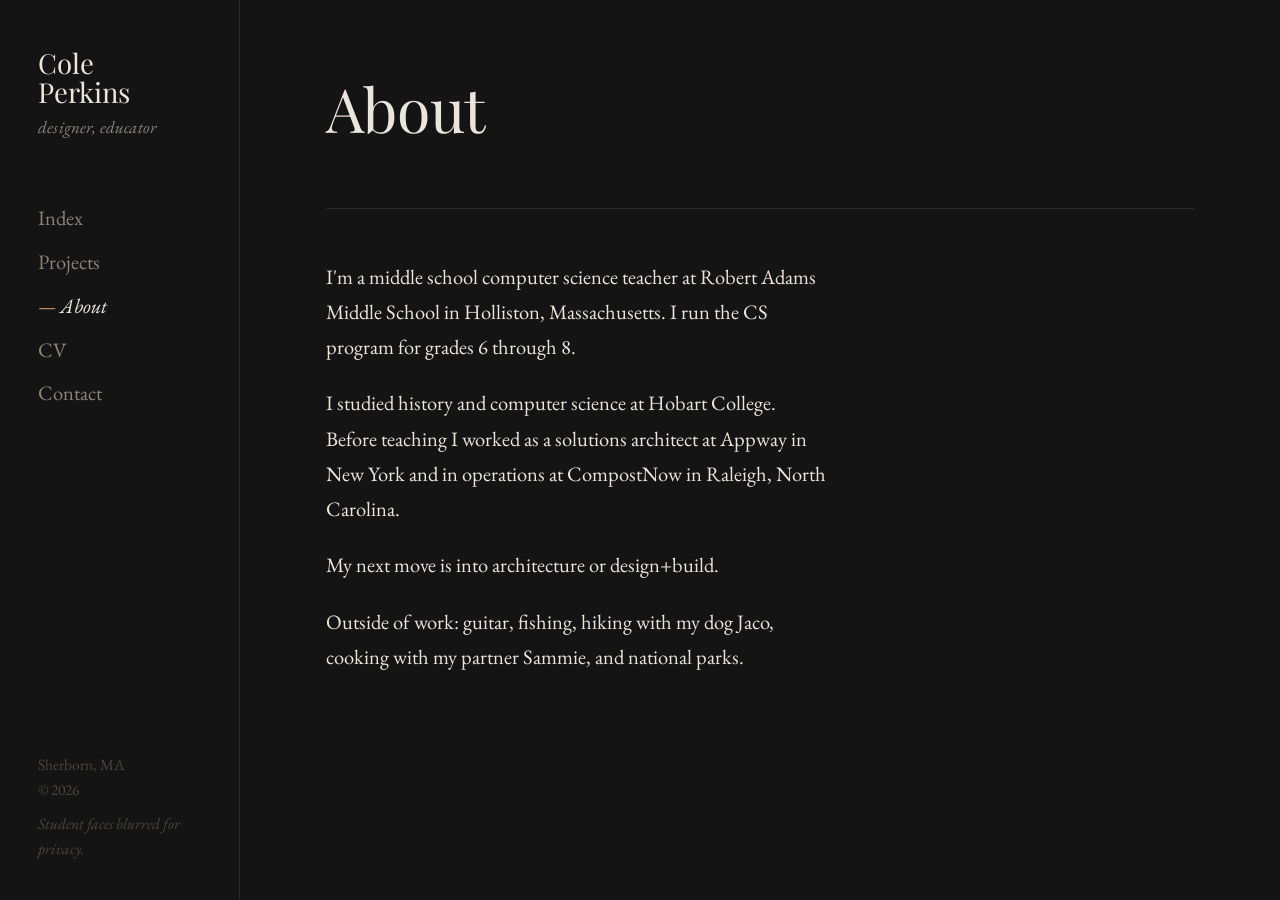
==== about.html @ 37935876 "Rename Work to Projects, reorder project list Renamed the nav link, page title, breadcrumbs, and hea" ====
<!DOCTYPE html>
<html lang="en">
<head>
  <meta charset="UTF-8">
  <meta name="viewport" content="width=device-width, initial-scale=1.0">
  <title>About — Cole Perkins</title>
  <link rel="preconnect" href="https://fonts.googleapis.com">
  <link rel="preconnect" href="https://fonts.gstatic.com" crossorigin>
  <link href="https://fonts.googleapis.com/css2?family=Playfair+Display:ital,wght@0,400;0,700;1,400;1,700&family=EB+Garamond:ital,wght@0,400;0,500;1,400;1,500&display=swap" rel="stylesheet">
  <link rel="stylesheet" href="style.css">
</head>
<body class="layout">

  <button class="menu-toggle" aria-label="Menu" onclick="document.querySelector('aside.sidebar').classList.toggle('open')">menu</button>

  <aside class="sidebar">
    <div class="brand">
      <a href="index.html" style="color:inherit;">
        <div class="brand-name">Cole<br>Perkins</div>
        <div class="brand-tagline">designer, educator</div>
      </a>
    </div>
    <nav>
      <a href="index.html">Index</a>
      <a href="portfolio.html">Projects</a>
      <a href="about.html" class="active">About</a>
      <a href="cv.html">CV</a>
      <a href="contact.html">Contact</a>
    </nav>
    <div class="sidebar-footer">
      Sherborn, MA<br>
      &copy; 2026
      <span class="privacy">Student faces blurred for privacy.</span>
    </div>
  </aside>

  <main>

    <section class="hero">
      <h1>About</h1>
    </section>

    <section>
      <div class="prose">
        <p>I'm a middle school computer science teacher at Robert Adams Middle School in Holliston, Massachusetts. I run the CS program for grades 6 through 8.</p>

        <p>I studied history and computer science at Hobart College. Before teaching I worked as a solutions architect at Appway in New York and in operations at CompostNow in Raleigh, North Carolina.</p>

        <p>My next move is into architecture or design+build.</p>

        <p>Outside of work: guitar, fishing, hiking with my dog Jaco, cooking with my partner Sammie, and national parks.</p>
      </div>
    </section>

  </main>

</body>
</html>
---- style.css ----
/* ===== Cole Perkins — auteur edition ===== */

*, *::before, *::after { box-sizing: border-box; margin: 0; padding: 0; }

:root {
  --display: "Playfair Display", Georgia, serif;
  --serif: "EB Garamond", "Cormorant Garamond", Georgia, serif;
  --bg: #141414;
  --bg-card: #1c1c1c;
  --text: #ebe6dc;
  --text-dim: #8a8579;
  --text-faint: #4a463f;
  --line: #2a2823;
  --accent: #c89a5b;
  --sidebar-w: 240px;
}

html { font-size: 19px; scroll-behavior: smooth; background: var(--bg); }

body {
  font-family: var(--serif);
  background: var(--bg);
  color: var(--text);
  line-height: 1.72;
  font-weight: 400;
  -webkit-font-smoothing: antialiased;
}

img { max-width: 100%; display: block; }

a { color: var(--text); text-decoration: none; transition: color .2s; }
a:hover { color: var(--accent); }

/* ---------- page transitions (Chrome/Safari) ---------- */
@view-transition { navigation: auto; }
::view-transition-old(root),
::view-transition-new(root) {
  animation-duration: .35s;
  animation-timing-function: ease;
}

/* ---------- typography ---------- */
h1, h2, h3, h4 {
  font-family: var(--display);
  font-weight: 400;
  line-height: 1.15;
  letter-spacing: -.005em;
}
h1 { font-size: 2.8rem; }
h2 { font-size: 1.9rem; margin-bottom: .6rem; }
h3 { font-size: 1.3rem; margin-bottom: .3rem; }

em, i, .italic { font-style: italic; }

p { font-size: 1.05rem; }
p + p { margin-top: 1.1rem; }
p.lede { font-style: italic; color: var(--text-dim); font-size: 1.15rem; max-width: 38ch; }

.dim { color: var(--text-dim); }
.faint { color: var(--text-faint); }
.small { font-size: .9rem; }
.tiny { font-size: .78rem; letter-spacing: .04em; }
.meta { font-size: .85rem; color: var(--text-dim); font-style: italic; }
.year { font-variant-numeric: tabular-nums; color: var(--text-faint); }

/* ---------- layout ---------- */
.layout {
  display: flex;
  min-height: 100vh;
}

aside.sidebar {
  position: fixed;
  top: 0;
  left: 0;
  width: var(--sidebar-w);
  height: 100vh;
  padding: 2.6rem 2rem 2rem;
  display: flex;
  flex-direction: column;
  border-right: 1px solid var(--line);
  background: var(--bg);
  z-index: 50;
}

.sidebar .brand {
  margin-bottom: 3rem;
}
.sidebar .brand-name {
  font-family: var(--display);
  font-size: 1.45rem;
  line-height: 1.05;
  margin-bottom: .3rem;
}
.sidebar .brand-tagline {
  font-style: italic;
  font-size: .9rem;
  color: var(--text-dim);
  letter-spacing: .01em;
}

.sidebar nav {
  display: flex;
  flex-direction: column;
  gap: .35rem;
}
.sidebar nav a {
  font-family: var(--serif);
  font-size: 1.08rem;
  color: var(--text-dim);
  padding: .05rem 0;
  position: relative;
}
.sidebar nav a:hover {
  color: var(--text);
}
.sidebar nav a.active {
  color: var(--text);
  font-style: italic;
}
.sidebar nav a.active::before {
  content: "—  ";
  color: var(--accent);
}

.sidebar .sidebar-footer {
  margin-top: auto;
  font-size: .82rem;
  color: var(--text-faint);
  line-height: 1.6;
}
.sidebar .sidebar-footer a { color: var(--text-faint); }
.sidebar .sidebar-footer a:hover { color: var(--text-dim); }

main {
  margin-left: var(--sidebar-w);
  width: calc(100% - var(--sidebar-w));
  padding: 4rem 4.5rem 5rem;
  max-width: calc(var(--sidebar-w) + 900px);
}

section { padding: 2.6rem 0; }
section.thick { padding: 4rem 0; }
section + section { border-top: 1px solid var(--line); }
section:first-of-type { padding-top: 0; }

/* ---------- hero ---------- */
.hero h1 { font-size: 3.2rem; margin-bottom: 1rem; line-height: 1.05; }
.hero .intro { max-width: 36ch; }
.hero .intro p { font-size: 1.1rem; }

/* ---------- work list (sparse) ---------- */
.work-list {
  border-top: 1px solid var(--line);
  margin-top: 1.5rem;
}
.work-list-item {
  display: grid;
  grid-template-columns: 1fr auto;
  gap: 1.4rem;
  align-items: baseline;
  padding: 1rem 0;
  border-bottom: 1px solid var(--line);
  font-family: var(--serif);
  color: var(--text);
  transition: padding .2s, color .2s;
}
.work-list-item:hover {
  padding-left: .5rem;
  color: var(--accent);
}
.work-list-item .year { font-variant-numeric: tabular-nums; color: var(--text-faint); font-size: .95rem; }
.work-list-item .title { font-size: 1.2rem; }
.work-list-item .descriptor { font-style: italic; color: var(--text-dim); font-size: .92rem; text-align: right; }

/* ---------- featured piece ---------- */
.feature {
  margin-bottom: 1rem;
}
.feature .feature-title {
  display: flex;
  align-items: baseline;
  gap: 1rem;
  margin-bottom: .8rem;
  flex-wrap: wrap;
}
.feature .feature-title h2 { margin-bottom: 0; }
.feature .feature-title .year { color: var(--text-faint); font-style: italic; }
.feature .feature-descriptor {
  font-style: italic;
  color: var(--text-dim);
  margin-bottom: 1.4rem;
}
.feature-media {
  margin: 1.6rem 0;
}
.feature-media img,
.feature-media video {
  width: 100%;
  border-radius: 2px;
  border: 1px solid var(--line);
  background: var(--bg-card);
}
.feature-media-grid {
  display: grid;
  grid-template-columns: 1fr 1fr;
  gap: .8rem;
  margin: 1.6rem 0;
}
.feature-media-grid img,
.feature-media-grid video {
  width: 100%;
  aspect-ratio: 4/3;
  object-fit: cover;
  border-radius: 2px;
  border: 1px solid var(--line);
}
.feature p { max-width: 56ch; }

.feature-links {
  margin-top: 1.4rem;
  display: flex;
  gap: 1.4rem;
  flex-wrap: wrap;
}
.feature-links a {
  font-style: italic;
  color: var(--text-dim);
  border-bottom: 1px solid var(--text-faint);
  padding-bottom: 1px;
}
.feature-links a:hover { color: var(--accent); border-color: var(--accent); }

/* ---------- breadcrumb (detail pages) ---------- */
.crumb {
  font-style: italic;
  font-size: .9rem;
  color: var(--text-faint);
  margin-bottom: 2rem;
}
.crumb a { color: var(--text-faint); border-bottom: 1px solid transparent; }
.crumb a:hover { color: var(--text-dim); }

/* ---------- about ---------- */
.prose { max-width: 56ch; }
.prose p { font-size: 1.08rem; }
.prose h2 { margin-top: 2rem; }

/* ---------- contact ---------- */
.contact-list {
  list-style: none;
  margin-top: 1.5rem;
  padding: 0;
}
.contact-list li {
  font-size: 1.05rem;
  padding: .4rem 0;
  display: grid;
  grid-template-columns: 6rem 1fr;
  align-items: baseline;
}
.contact-list li span.label {
  font-style: italic;
  color: var(--text-dim);
  font-size: .9rem;
}

/* ---------- CV ---------- */
.cv-entry { margin-bottom: 1.6rem; }
.cv-entry-line {
  display: grid;
  grid-template-columns: 1fr auto;
  align-items: baseline;
  gap: 1rem;
}
.cv-entry-line h3 {
  font-family: var(--display);
  font-size: 1.15rem;
  font-weight: 400;
}
.cv-entry-line .date {
  font-variant-numeric: tabular-nums;
  color: var(--text-faint);
  font-size: .9rem;
  white-space: nowrap;
}
.cv-entry .org {
  font-style: italic;
  font-size: .98rem;
  color: var(--text-dim);
  margin-bottom: .35rem;
}
.cv-entry ul {
  padding-left: 1.2rem;
  margin-top: .3rem;
}
.cv-entry li {
  font-size: .97rem;
  margin-bottom: .25rem;
}

.cv-section { margin-bottom: 2.6rem; }
.cv-section-title {
  font-family: var(--serif);
  font-style: italic;
  font-size: .95rem;
  color: var(--text-dim);
  border-bottom: 1px solid var(--line);
  padding-bottom: .35rem;
  margin-bottom: 1.2rem;
  letter-spacing: .03em;
}

/* ---------- topics grid (curriculum) ---------- */
.topics {
  display: grid;
  grid-template-columns: 1fr 1fr;
  gap: 1.8rem;
  margin: 1.4rem 0 2rem;
}
.topic {
  border-top: 1px solid var(--line);
  padding-top: 1rem;
}
.topic h3 {
  font-family: var(--display);
  font-size: 1.15rem;
  margin-bottom: .4rem;
}
.topic p { font-size: .97rem; color: var(--text-dim); }

/* ---------- inline tag (used sparingly) ---------- */
.tag {
  display: inline-block;
  font-style: italic;
  font-size: .85rem;
  color: var(--text-dim);
  margin-right: 1rem;
}
.tag::before { content: "·  "; color: var(--text-faint); }

/* ---------- footer (sidebar) ---------- */
.sidebar-footer .privacy {
  display: block;
  margin-top: .5rem;
  font-style: italic;
}

/* ---------- mobile ---------- */
.menu-toggle {
  display: none;
  position: fixed;
  top: 1rem;
  left: 1rem;
  z-index: 100;
  background: var(--bg);
  border: 1px solid var(--line);
  color: var(--text);
  padding: .4rem .8rem;
  font-family: var(--serif);
  font-style: italic;
  font-size: .95rem;
  cursor: pointer;
}

@media (max-width: 800px) {
  :root { --sidebar-w: 0px; }
  html { font-size: 17px; }
  aside.sidebar {
    transform: translateX(-100%);
    transition: transform .25s ease;
    width: 240px;
    z-index: 100;
  }
  aside.sidebar.open { transform: translateX(0); }
  main { margin-left: 0; width: 100%; padding: 4rem 1.6rem 4rem; }
  .menu-toggle { display: block; }
  .hero h1 { font-size: 2.4rem; }
  .work-list-item { grid-template-columns: 1fr; }
  .work-list-item .descriptor { display: none; }
  .feature-media-grid { grid-template-columns: 1fr; }
  .topics { grid-template-columns: 1fr; }
}

/* ---------- print ---------- */
@media print {
  aside.sidebar, .menu-toggle { display: none; }
  body { background: white; color: black; font-size: 11pt; }
  main { margin-left: 0; width: 100%; max-width: 100%; padding: 0; }
  a { color: black; text-decoration: none; }
}
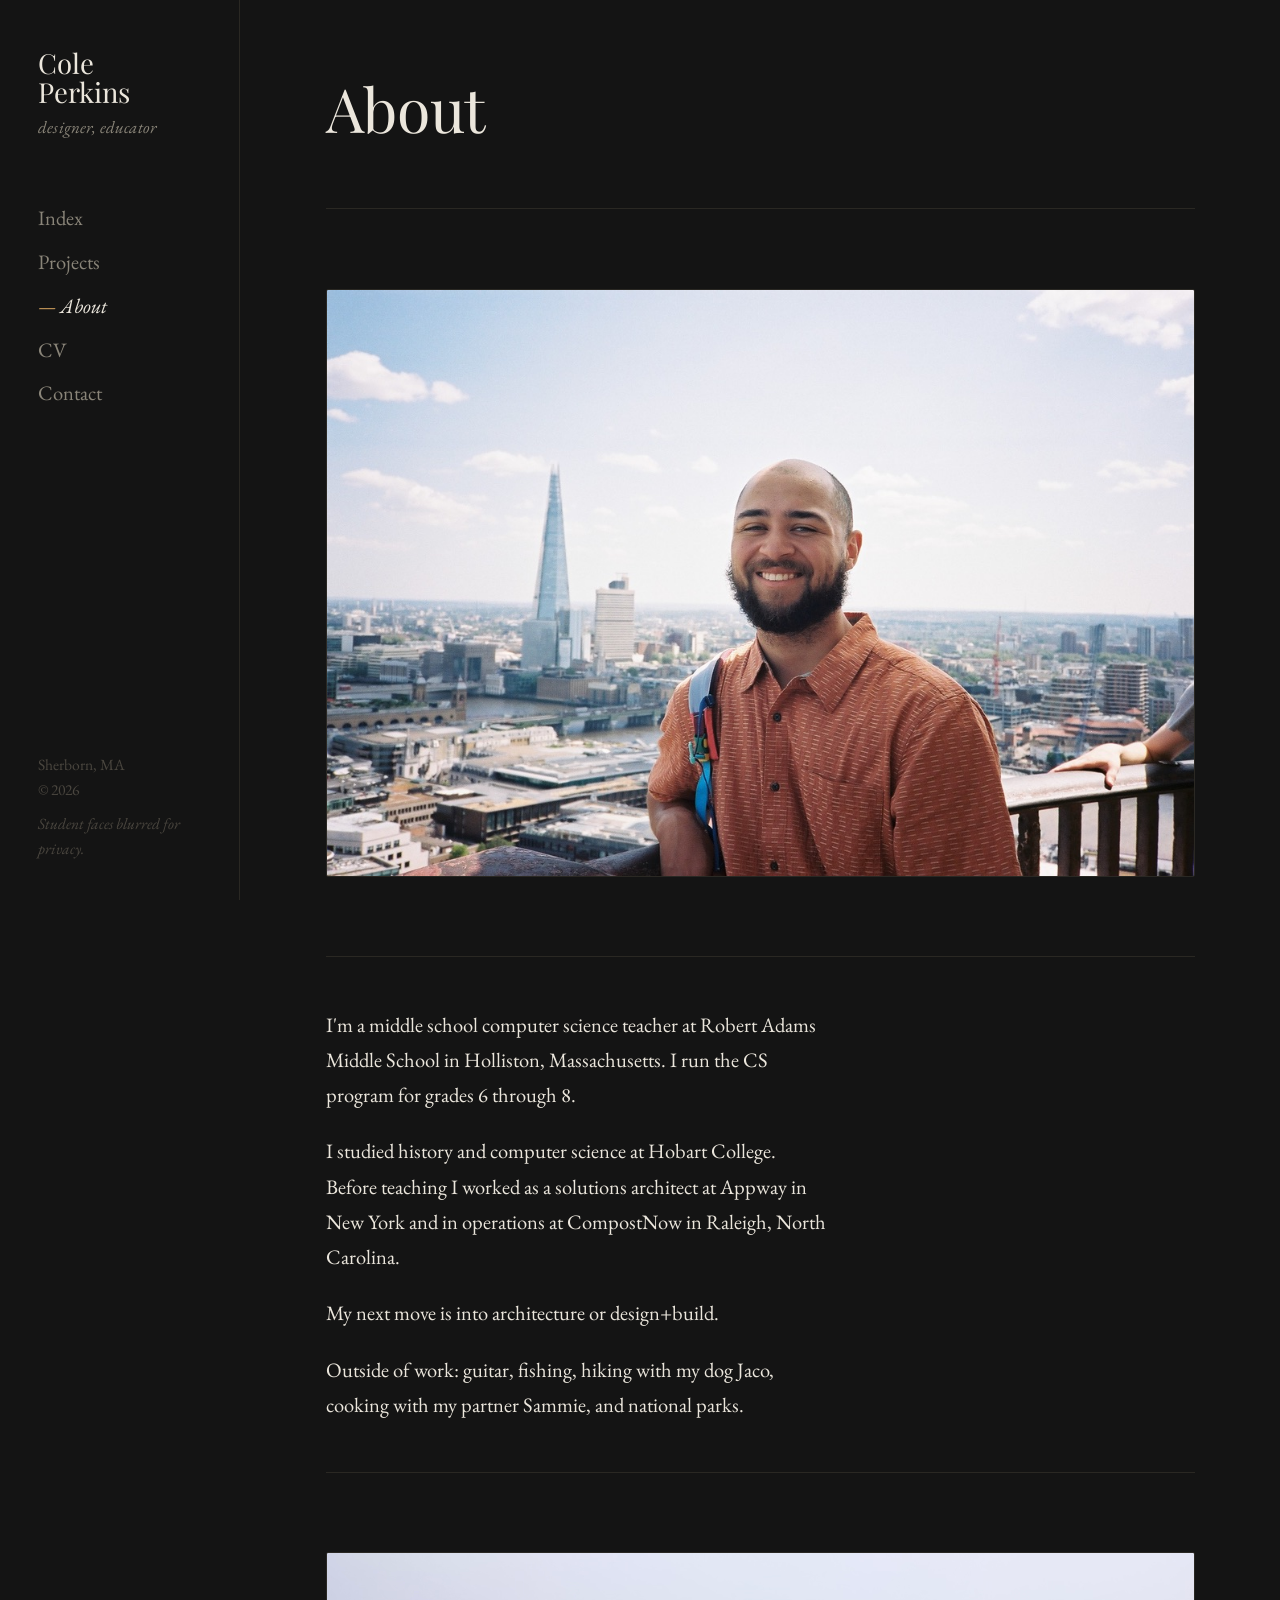
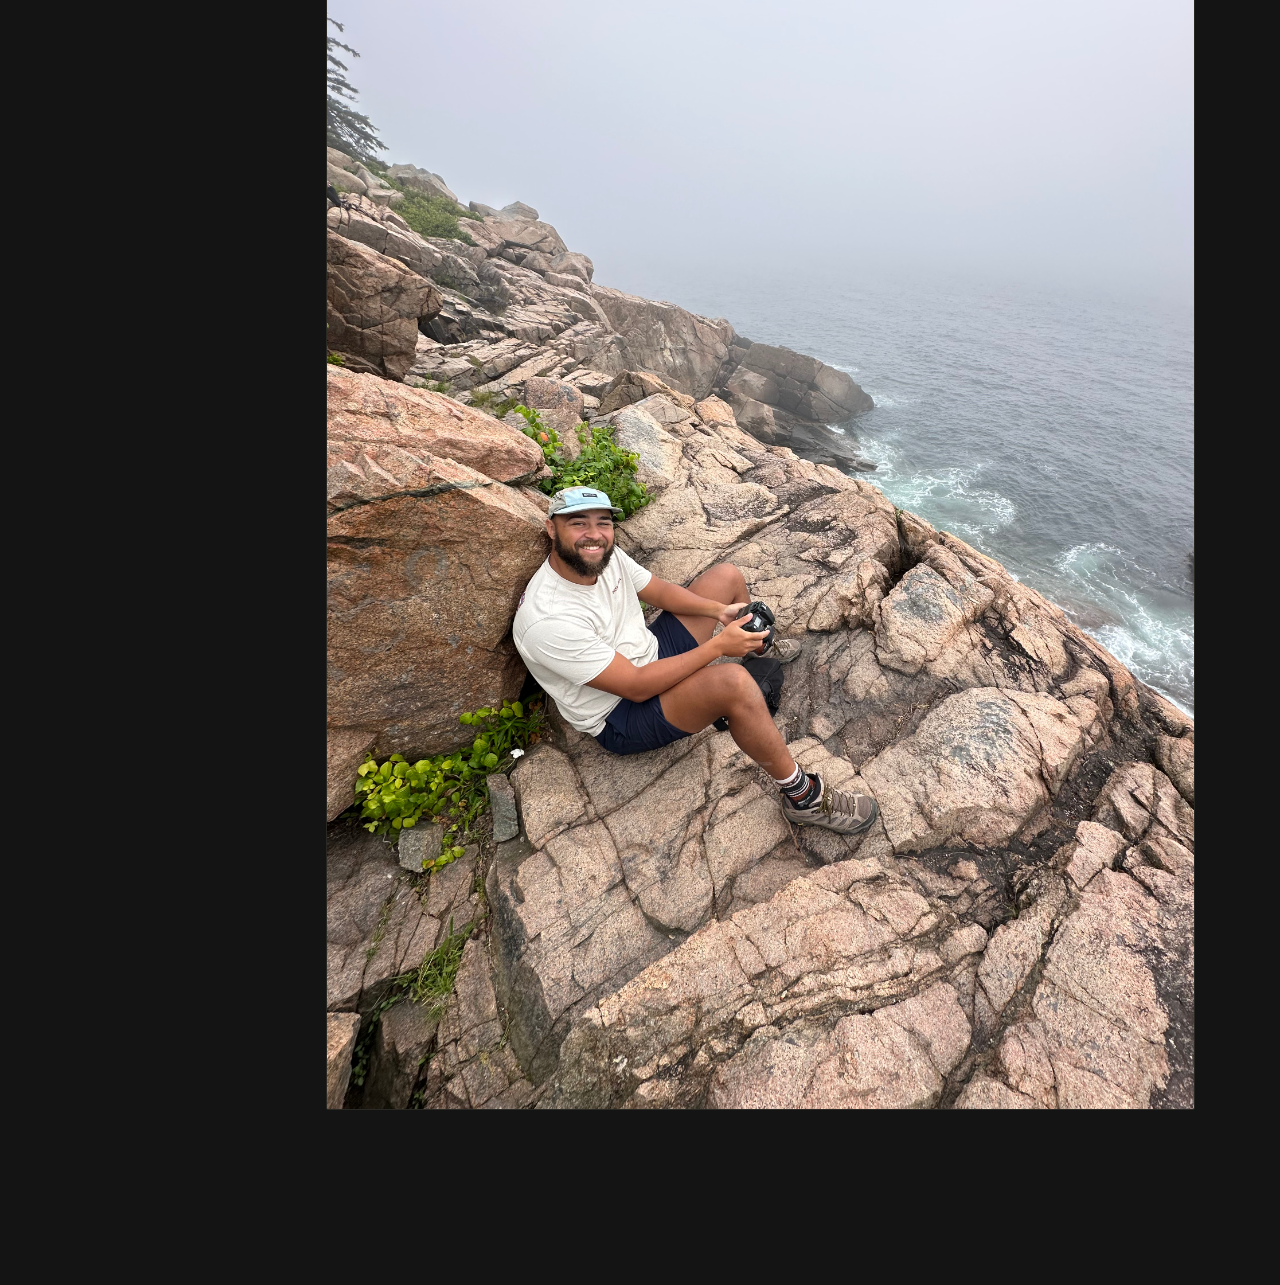
==== commit 854e5087: "Add camera club photo and portraits to about Camera Club section on the clubs page now has a photo o" ====
--- a/about.html
+++ b/about.html
@@ -41,6 +41,12 @@
     </section>
 
     <section>
+      <div class="feature-media">
+        <img src="images/perkins.jpg" alt="Cole Perkins, portrait in London">
+      </div>
+    </section>
+
+    <section>
       <div class="prose">
         <p>I'm a middle school computer science teacher at Robert Adams Middle School in Holliston, Massachusetts. I run the CS program for grades 6 through 8.</p>
 
@@ -52,6 +58,12 @@
       </div>
     </section>
 
+    <section>
+      <div class="feature-media">
+        <img src="images/me.jpeg" alt="Cole sitting on coastal rocks">
+      </div>
+    </section>
+
   </main>
 
 </body>
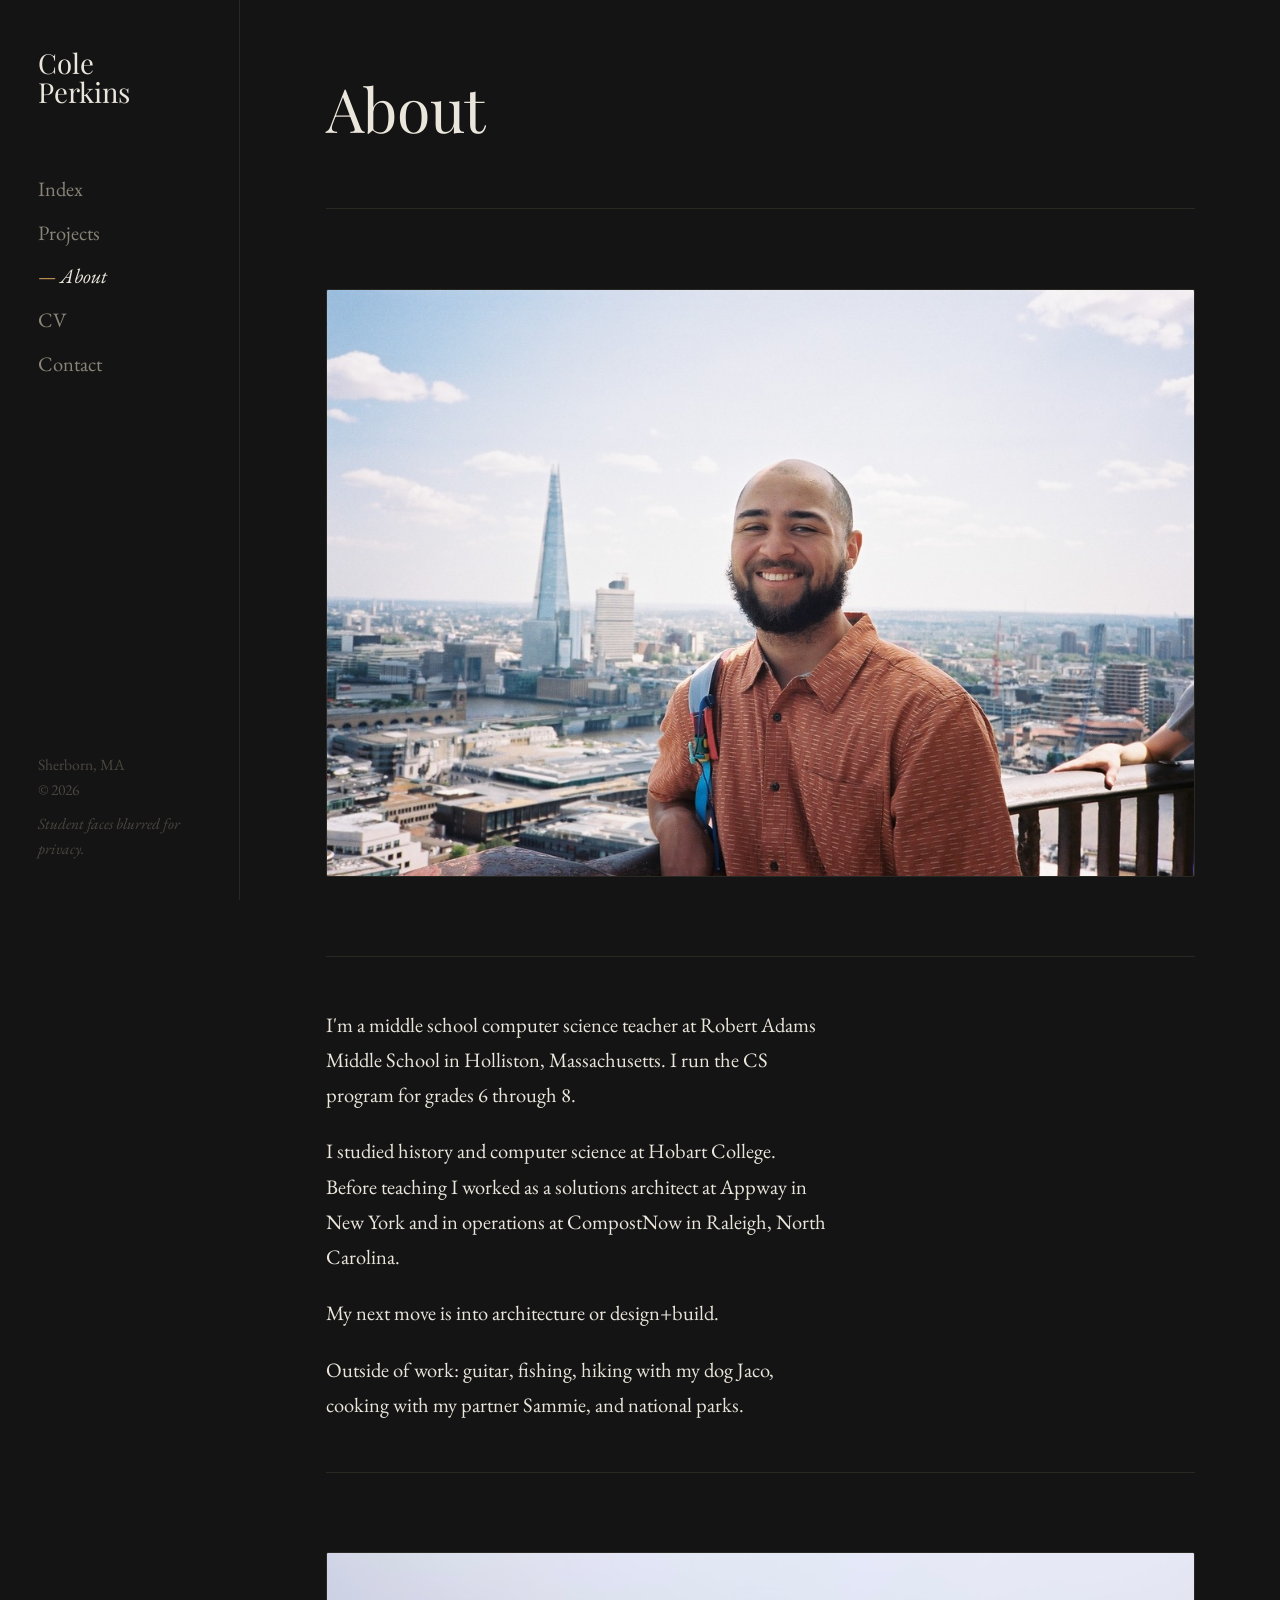
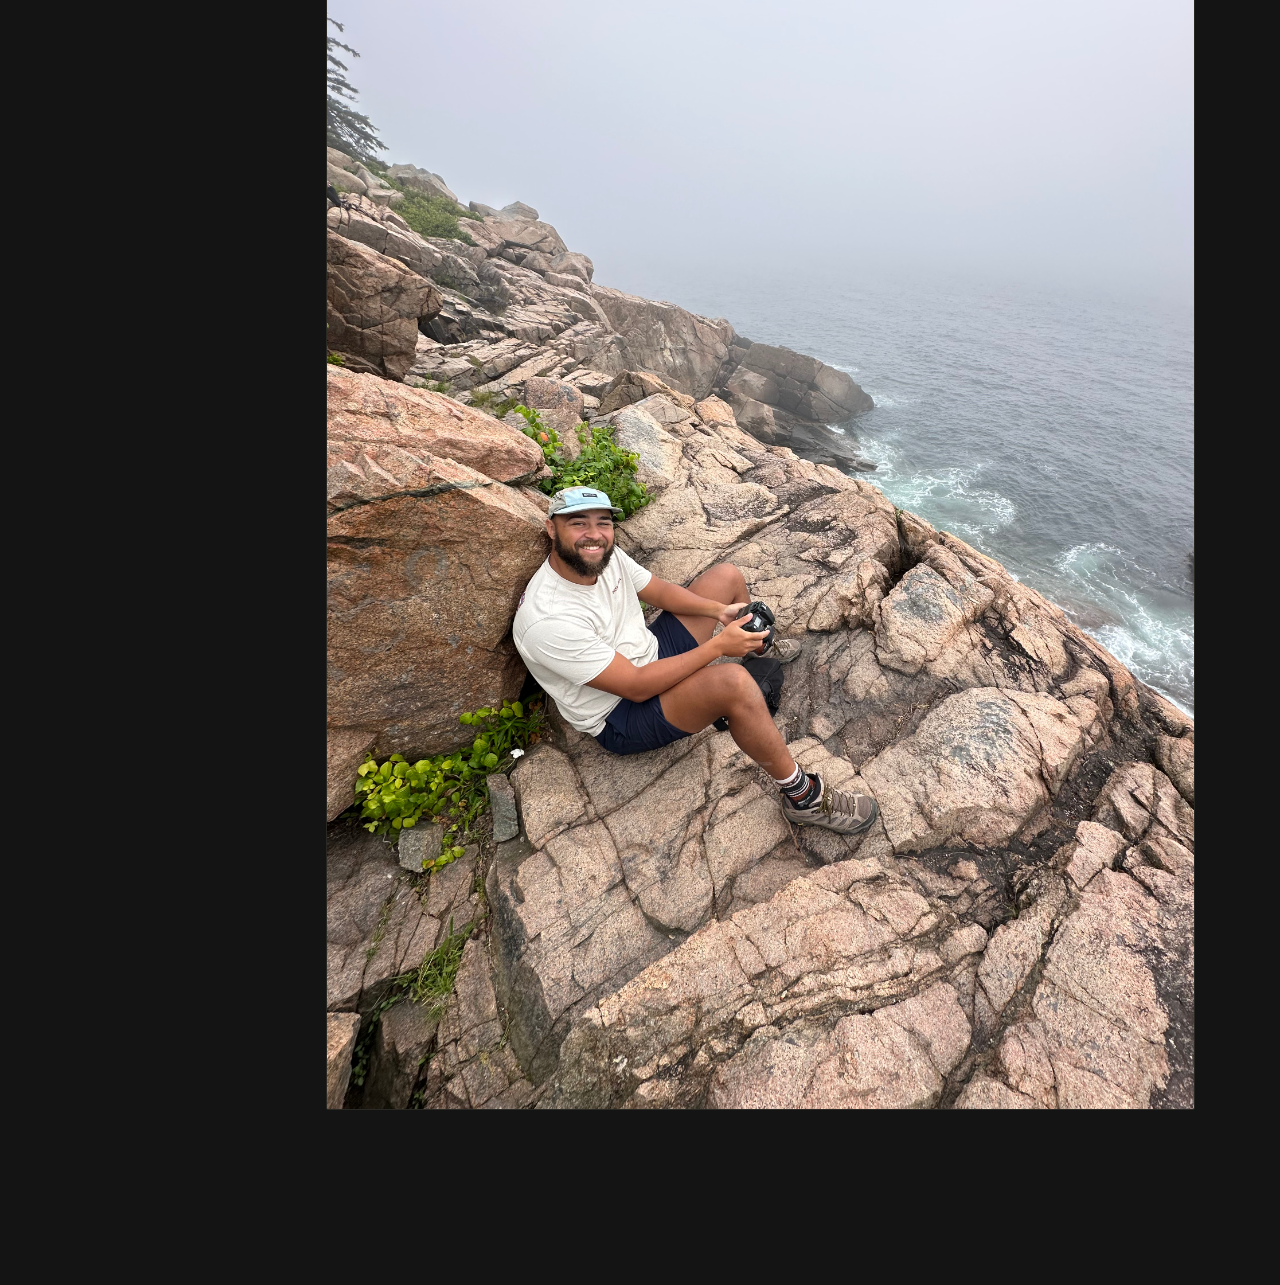
==== commit 3e6e23c9: "Remove 'designer, educator' tagline from sidebar Co-Authored-By: Claude Opus 4.6 (1M context) <norep" ====
--- a/about.html
+++ b/about.html
@@ -17,7 +17,6 @@
     <div class="brand">
       <a href="index.html" style="color:inherit;">
         <div class="brand-name">Cole<br>Perkins</div>
-        <div class="brand-tagline">designer, educator</div>
       </a>
     </div>
     <nav>
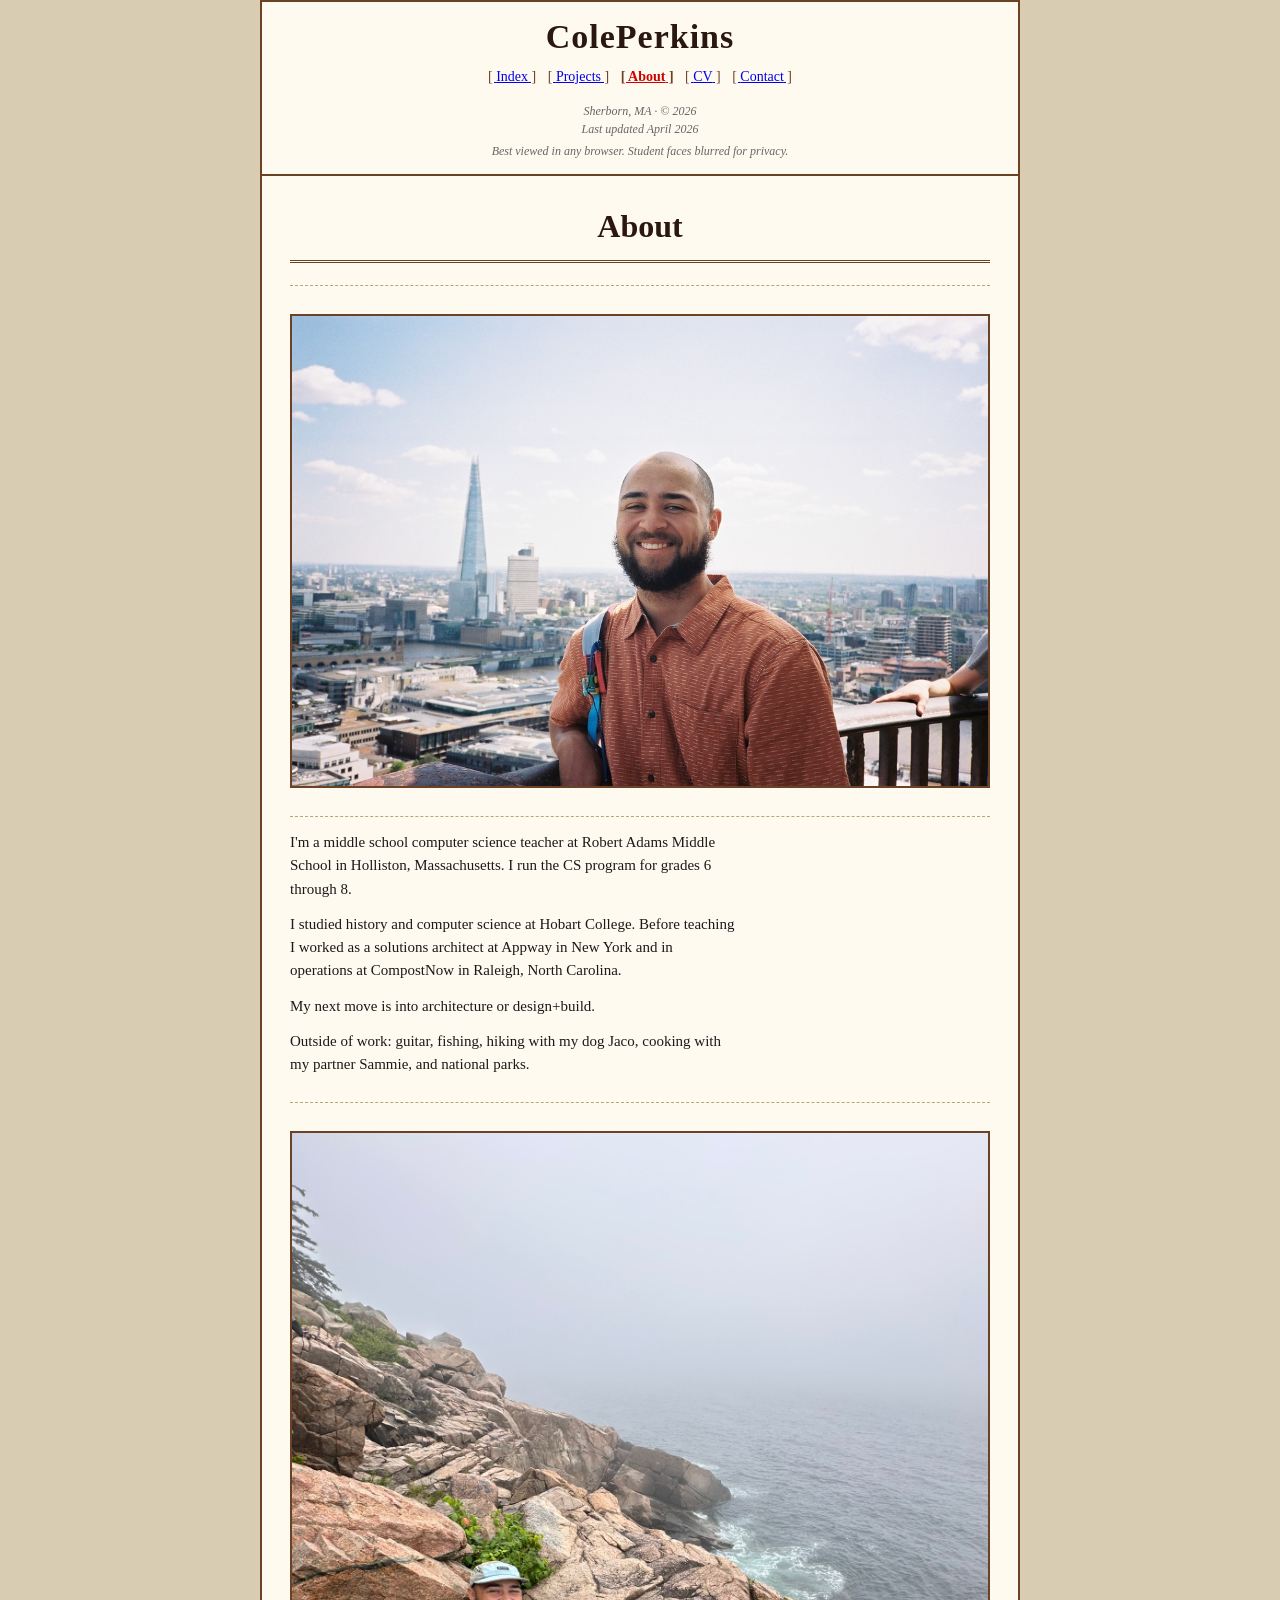
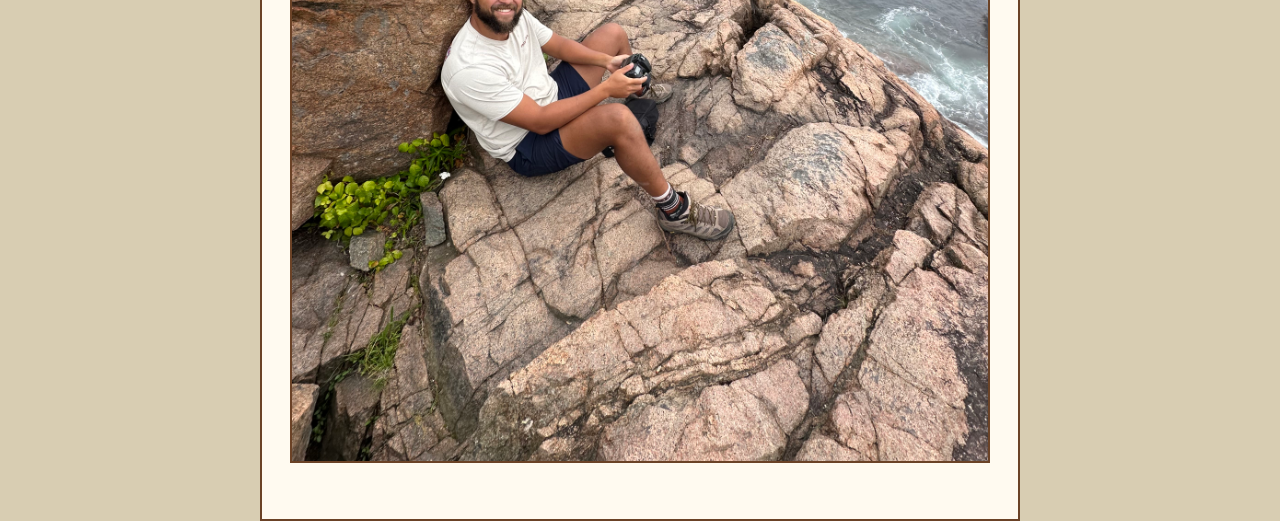
==== commit d07b7a42: "Redesign in early 2000s personal homepage style Cream background with horizontal-line texture, fixed" ====
--- a/about.html
+++ b/about.html
@@ -27,9 +27,9 @@
       <a href="contact.html">Contact</a>
     </nav>
     <div class="sidebar-footer">
-      Sherborn, MA<br>
-      &copy; 2026
-      <span class="privacy">Student faces blurred for privacy.</span>
+      Sherborn, MA  &middot;  &copy; 2026<br>
+      Last updated April 2026<br>
+      <span class="privacy">Best viewed in any browser. Student faces blurred for privacy.</span>
     </div>
   </aside>
 
--- a/style.css
+++ b/style.css
@@ -1,391 +1,396 @@
-/* ===== Cole Perkins — auteur edition ===== */
+/* ===== Cole Perkins, c. 2001 ===== */
 
 *, *::before, *::after { box-sizing: border-box; margin: 0; padding: 0; }
 
-:root {
-  --display: "Playfair Display", Georgia, serif;
-  --serif: "EB Garamond", "Cormorant Garamond", Georgia, serif;
-  --bg: #141414;
-  --bg-card: #1c1c1c;
-  --text: #ebe6dc;
-  --text-dim: #8a8579;
-  --text-faint: #4a463f;
-  --line: #2a2823;
-  --accent: #c89a5b;
-  --sidebar-w: 240px;
-}
-
-html { font-size: 19px; scroll-behavior: smooth; background: var(--bg); }
+html { background: #d8cdb2; }
 
 body {
-  font-family: var(--serif);
-  background: var(--bg);
-  color: var(--text);
-  line-height: 1.72;
-  font-weight: 400;
-  -webkit-font-smoothing: antialiased;
-}
-
-img { max-width: 100%; display: block; }
-
-a { color: var(--text); text-decoration: none; transition: color .2s; }
-a:hover { color: var(--accent); }
-
-/* ---------- page transitions (Chrome/Safari) ---------- */
-@view-transition { navigation: auto; }
-::view-transition-old(root),
-::view-transition-new(root) {
-  animation-duration: .35s;
-  animation-timing-function: ease;
-}
+  font-family: "Times New Roman", Times, serif;
+  background:
+    repeating-linear-gradient(
+      0deg,
+      #e8dcc0 0px,
+      #e8dcc0 2px,
+      #ddd1b3 2px,
+      #ddd1b3 4px
+    );
+  color: #1a1a1a;
+  line-height: 1.55;
+  padding: 18px 12px;
+  min-height: 100vh;
+}
+
+img { max-width: 100%; display: block; border: 1px solid #6b4226; }
+
+a {
+  color: #0000ee;
+  text-decoration: underline;
+}
+a:visited { color: #551a8b; }
+a:hover { color: #ff0000; background: #ffffcc; }
+a:active { color: #ff0000; }
 
 /* ---------- typography ---------- */
 h1, h2, h3, h4 {
-  font-family: var(--display);
-  font-weight: 400;
-  line-height: 1.15;
-  letter-spacing: -.005em;
-}
-h1 { font-size: 2.8rem; }
-h2 { font-size: 1.9rem; margin-bottom: .6rem; }
-h3 { font-size: 1.3rem; margin-bottom: .3rem; }
+  font-family: "Times New Roman", Times, serif;
+  font-weight: bold;
+  color: #2a1810;
+}
+h1 {
+  font-size: 30px;
+  text-align: center;
+  border-bottom: 3px double #6b4226;
+  padding-bottom: 8px;
+  margin-bottom: 16px;
+}
+h2 {
+  font-size: 20px;
+  margin-top: 18px;
+  margin-bottom: 8px;
+  border-bottom: 1px solid #6b4226;
+  padding-bottom: 2px;
+}
+h3 { font-size: 16px; margin-bottom: 4px; }
+
+p { font-size: 15px; margin-bottom: 12px; }
+p.lede { font-style: italic; font-size: 16px; color: #444; margin-bottom: 14px; }
 
 em, i, .italic { font-style: italic; }
 
-p { font-size: 1.05rem; }
-p + p { margin-top: 1.1rem; }
-p.lede { font-style: italic; color: var(--text-dim); font-size: 1.15rem; max-width: 38ch; }
-
-.dim { color: var(--text-dim); }
-.faint { color: var(--text-faint); }
-.small { font-size: .9rem; }
-.tiny { font-size: .78rem; letter-spacing: .04em; }
-.meta { font-size: .85rem; color: var(--text-dim); font-style: italic; }
-.year { font-variant-numeric: tabular-nums; color: var(--text-faint); }
+.dim, .text-dim { color: #666; }
+.faint, .text-faint { color: #888; }
+.small { font-size: 13px; }
+.tiny { font-size: 11px; }
+.meta { font-size: 13px; color: #555; font-style: italic; }
 
 /* ---------- layout ---------- */
 .layout {
-  display: flex;
-  min-height: 100vh;
-}
+  display: block;
+  min-height: 0;
+  max-width: 760px;
+  margin: 0 auto;
+  background: #fffaf0;
+  border: 2px solid #6b4226;
+  padding: 0;
+}
+
+.menu-toggle { display: none; }
 
 aside.sidebar {
-  position: fixed;
-  top: 0;
-  left: 0;
-  width: var(--sidebar-w);
-  height: 100vh;
-  padding: 2.6rem 2rem 2rem;
-  display: flex;
-  flex-direction: column;
-  border-right: 1px solid var(--line);
-  background: var(--bg);
-  z-index: 50;
-}
-
-.sidebar .brand {
-  margin-bottom: 3rem;
-}
-.sidebar .brand-name {
-  font-family: var(--display);
-  font-size: 1.45rem;
-  line-height: 1.05;
-  margin-bottom: .3rem;
-}
-.sidebar .brand-tagline {
-  font-style: italic;
-  font-size: .9rem;
-  color: var(--text-dim);
-  letter-spacing: .01em;
-}
-
-.sidebar nav {
-  display: flex;
-  flex-direction: column;
-  gap: .35rem;
-}
-.sidebar nav a {
-  font-family: var(--serif);
-  font-size: 1.08rem;
-  color: var(--text-dim);
-  padding: .05rem 0;
+  position: static;
+  width: 100%;
+  height: auto;
+  background: #fffaf0;
+  border: none;
+  border-bottom: 2px solid #6b4226;
+  padding: 18px 24px 14px;
+  z-index: auto;
+  display: block;
+}
+
+.brand { margin-bottom: 12px; text-align: center; }
+.brand a { color: inherit; text-decoration: none; }
+.brand-name {
+  font-family: "Times New Roman", Times, serif;
+  font-size: 34px;
+  font-weight: bold;
+  letter-spacing: 1px;
+  line-height: 1;
+  color: #2a1810;
+}
+.brand-name br { display: none; }
+
+aside.sidebar nav {
+  display: block;
+  text-align: center;
+  font-size: 14px;
+  margin-top: 8px;
+}
+aside.sidebar nav a {
+  display: inline;
+  font-family: "Times New Roman", Times, serif;
+  font-style: normal;
+  color: #0000ee;
+  text-decoration: underline;
+  padding: 2px 4px;
+  margin: 0;
+}
+aside.sidebar nav a:hover { color: #ff0000; background: #ffffcc; }
+aside.sidebar nav a.active {
+  color: #cc0000;
+  font-weight: bold;
+}
+aside.sidebar nav a::before { content: "[ "; color: #6b4226; text-decoration: none; }
+aside.sidebar nav a::after { content: " ]"; color: #6b4226; text-decoration: none; }
+
+.sidebar-footer {
+  margin-top: 14px;
+  font-size: 12px;
+  color: #666;
+  text-align: center;
+  font-style: italic;
+}
+.sidebar-footer a { color: #555; }
+.sidebar-footer .privacy { display: block; margin-top: 3px; }
+
+main {
+  margin: 0;
+  width: 100%;
+  max-width: 100%;
+  padding: 22px 28px 28px;
+  background: #fffaf0;
+}
+
+section {
+  padding: 14px 0;
+  border-top: 1px dashed #b3a780;
+}
+section:first-of-type { border-top: none; padding-top: 4px; }
+section.thick { padding: 22px 0; }
+
+.hero { padding-bottom: 8px; }
+.hero h1 { font-size: 32px; margin-bottom: 14px; }
+.hero .intro { max-width: 56ch; }
+.hero .intro p { font-size: 16px; }
+
+/* ---------- work list ---------- */
+.work-list {
+  list-style: none;
+  margin: 12px 0 18px;
+  padding: 0;
+}
+.work-list-item {
+  display: block;
+  padding: 5px 8px 5px 22px;
+  border-bottom: 1px dotted #b3a780;
+  font-family: "Times New Roman", Times, serif;
+  color: #1a1a1a;
+  text-decoration: none;
   position: relative;
-}
-.sidebar nav a:hover {
-  color: var(--text);
-}
-.sidebar nav a.active {
-  color: var(--text);
-  font-style: italic;
-}
-.sidebar nav a.active::before {
-  content: "—  ";
-  color: var(--accent);
-}
-
-.sidebar .sidebar-footer {
-  margin-top: auto;
-  font-size: .82rem;
-  color: var(--text-faint);
-  line-height: 1.6;
-}
-.sidebar .sidebar-footer a { color: var(--text-faint); }
-.sidebar .sidebar-footer a:hover { color: var(--text-dim); }
-
-main {
-  margin-left: var(--sidebar-w);
-  width: calc(100% - var(--sidebar-w));
-  padding: 4rem 4.5rem 5rem;
-  max-width: calc(var(--sidebar-w) + 900px);
-}
-
-section { padding: 2.6rem 0; }
-section.thick { padding: 4rem 0; }
-section + section { border-top: 1px solid var(--line); }
-section:first-of-type { padding-top: 0; }
-
-/* ---------- hero ---------- */
-.hero h1 { font-size: 3.2rem; margin-bottom: 1rem; line-height: 1.05; }
-.hero .intro { max-width: 36ch; }
-.hero .intro p { font-size: 1.1rem; }
-
-/* ---------- work list (sparse) ---------- */
-.work-list {
-  border-top: 1px solid var(--line);
-  margin-top: 1.5rem;
-}
-.work-list-item {
-  display: grid;
-  grid-template-columns: 1fr auto;
-  gap: 1.4rem;
-  align-items: baseline;
-  padding: 1rem 0;
-  border-bottom: 1px solid var(--line);
-  font-family: var(--serif);
-  color: var(--text);
-  transition: padding .2s, color .2s;
+  background: transparent;
+}
+.work-list-item::before {
+  content: "»";
+  position: absolute;
+  left: 6px;
+  color: #6b4226;
+  font-weight: bold;
 }
 .work-list-item:hover {
-  padding-left: .5rem;
-  color: var(--accent);
-}
-.work-list-item .year { font-variant-numeric: tabular-nums; color: var(--text-faint); font-size: .95rem; }
-.work-list-item .title { font-size: 1.2rem; }
-.work-list-item .descriptor { font-style: italic; color: var(--text-dim); font-size: .92rem; text-align: right; }
-
-/* ---------- featured piece ---------- */
-.feature {
-  margin-bottom: 1rem;
-}
+  background: #ffffcc;
+}
+.work-list-item .title {
+  color: #0000ee;
+  text-decoration: underline;
+  font-weight: bold;
+  font-size: 15px;
+}
+.work-list-item:visited .title { color: #551a8b; }
+.work-list-item:hover .title { color: #ff0000; }
+.work-list-item .descriptor {
+  font-style: italic;
+  color: #555;
+  font-size: 14px;
+  margin-left: 6px;
+}
+.work-list-item .descriptor::before { content: "— "; color: #888; }
+
+/* ---------- featured ---------- */
+.feature { margin-bottom: 10px; }
 .feature .feature-title {
   display: flex;
   align-items: baseline;
-  gap: 1rem;
-  margin-bottom: .8rem;
+  gap: 8px;
+  margin-bottom: 6px;
   flex-wrap: wrap;
 }
-.feature .feature-title h2 { margin-bottom: 0; }
-.feature .feature-title .year { color: var(--text-faint); font-style: italic; }
-.feature .feature-descriptor {
-  font-style: italic;
-  color: var(--text-dim);
-  margin-bottom: 1.4rem;
+.feature .feature-title h2 {
+  margin-bottom: 0;
+  border-bottom: none;
+  padding-bottom: 0;
+}
+.feature .feature-title .year {
+  color: #888;
+  font-style: italic;
+  font-size: 14px;
+}
+.feature-descriptor {
+  font-style: italic;
+  color: #555;
+  margin-bottom: 12px;
+  font-size: 15px;
 }
 .feature-media {
-  margin: 1.6rem 0;
+  margin: 14px 0;
 }
 .feature-media img,
 .feature-media video {
   width: 100%;
-  border-radius: 2px;
-  border: 1px solid var(--line);
-  background: var(--bg-card);
+  border: 2px solid #6b4226;
+  background: #f0e9d6;
 }
 .feature-media-grid {
   display: grid;
   grid-template-columns: 1fr 1fr;
-  gap: .8rem;
-  margin: 1.6rem 0;
+  gap: 8px;
+  margin: 14px 0;
 }
 .feature-media-grid img,
 .feature-media-grid video {
   width: 100%;
   aspect-ratio: 4/3;
   object-fit: cover;
-  border-radius: 2px;
-  border: 1px solid var(--line);
+  border: 2px solid #6b4226;
 }
 .feature p { max-width: 56ch; }
 
 .feature-links {
-  margin-top: 1.4rem;
-  display: flex;
-  gap: 1.4rem;
-  flex-wrap: wrap;
+  margin-top: 14px;
+  display: block;
 }
 .feature-links a {
-  font-style: italic;
-  color: var(--text-dim);
-  border-bottom: 1px solid var(--text-faint);
-  padding-bottom: 1px;
-}
-.feature-links a:hover { color: var(--accent); border-color: var(--accent); }
-
-/* ---------- breadcrumb (detail pages) ---------- */
+  display: inline-block;
+  margin-right: 14px;
+  font-family: "Times New Roman", Times, serif;
+  color: #0000ee;
+  text-decoration: underline;
+}
+.feature-links a::before { content: "» "; color: #6b4226; text-decoration: none; }
+
+/* ---------- breadcrumb ---------- */
 .crumb {
-  font-style: italic;
-  font-size: .9rem;
-  color: var(--text-faint);
-  margin-bottom: 2rem;
-}
-.crumb a { color: var(--text-faint); border-bottom: 1px solid transparent; }
-.crumb a:hover { color: var(--text-dim); }
-
-/* ---------- about ---------- */
+  font-size: 13px;
+  color: #666;
+  margin-bottom: 14px;
+  font-style: italic;
+}
+.crumb a { color: #0000ee; }
+
+/* ---------- prose ---------- */
 .prose { max-width: 56ch; }
-.prose p { font-size: 1.08rem; }
-.prose h2 { margin-top: 2rem; }
+.prose p { font-size: 15px; }
+.prose h2 { margin-top: 14px; }
+.prose ul {
+  padding-left: 24px;
+  margin: 8px 0 12px;
+  list-style: square;
+}
+.prose ul li::marker { color: #6b4226; }
+.prose ul li { font-size: 15px; margin-bottom: 4px; }
 
 /* ---------- contact ---------- */
 .contact-list {
   list-style: none;
-  margin-top: 1.5rem;
+  margin-top: 14px;
   padding: 0;
 }
 .contact-list li {
-  font-size: 1.05rem;
-  padding: .4rem 0;
+  font-size: 15px;
+  padding: 4px 0;
   display: grid;
-  grid-template-columns: 6rem 1fr;
+  grid-template-columns: 90px 1fr;
   align-items: baseline;
 }
 .contact-list li span.label {
-  font-style: italic;
-  color: var(--text-dim);
-  font-size: .9rem;
+  font-weight: bold;
+  font-style: italic;
+  color: #555;
+  font-size: 13px;
+  text-transform: lowercase;
 }
 
 /* ---------- CV ---------- */
-.cv-entry { margin-bottom: 1.6rem; }
+.cv-entry { margin-bottom: 14px; }
 .cv-entry-line {
   display: grid;
   grid-template-columns: 1fr auto;
   align-items: baseline;
-  gap: 1rem;
+  gap: 10px;
 }
 .cv-entry-line h3 {
-  font-family: var(--display);
-  font-size: 1.15rem;
-  font-weight: 400;
+  font-family: "Times New Roman", Times, serif;
+  font-size: 16px;
+  font-weight: bold;
 }
 .cv-entry-line .date {
-  font-variant-numeric: tabular-nums;
-  color: var(--text-faint);
-  font-size: .9rem;
+  color: #666;
+  font-size: 13px;
   white-space: nowrap;
+  font-style: italic;
 }
 .cv-entry .org {
   font-style: italic;
-  font-size: .98rem;
-  color: var(--text-dim);
-  margin-bottom: .35rem;
+  font-size: 14px;
+  color: #555;
+  margin-bottom: 4px;
 }
 .cv-entry ul {
-  padding-left: 1.2rem;
-  margin-top: .3rem;
-}
-.cv-entry li {
-  font-size: .97rem;
-  margin-bottom: .25rem;
-}
-
-.cv-section { margin-bottom: 2.6rem; }
+  padding-left: 22px;
+  margin-top: 4px;
+  list-style: square;
+}
+.cv-entry li { font-size: 14px; margin-bottom: 3px; }
+.cv-entry li::marker { color: #6b4226; }
+
+.cv-section { margin-bottom: 22px; }
 .cv-section-title {
-  font-family: var(--serif);
-  font-style: italic;
-  font-size: .95rem;
-  color: var(--text-dim);
-  border-bottom: 1px solid var(--line);
-  padding-bottom: .35rem;
-  margin-bottom: 1.2rem;
-  letter-spacing: .03em;
-}
-
-/* ---------- topics grid (curriculum) ---------- */
+  font-family: "Times New Roman", Times, serif;
+  font-weight: bold;
+  font-size: 14px;
+  color: #6b4226;
+  border-bottom: 2px solid #6b4226;
+  padding-bottom: 2px;
+  margin-bottom: 12px;
+  text-transform: uppercase;
+  letter-spacing: 1px;
+}
+
+/* ---------- topics ---------- */
 .topics {
   display: grid;
   grid-template-columns: 1fr 1fr;
-  gap: 1.8rem;
-  margin: 1.4rem 0 2rem;
+  gap: 14px;
+  margin: 14px 0 20px;
 }
 .topic {
-  border-top: 1px solid var(--line);
-  padding-top: 1rem;
+  border: 1px solid #b3a780;
+  background: #fff8e8;
+  padding: 10px 12px;
 }
 .topic h3 {
-  font-family: var(--display);
-  font-size: 1.15rem;
-  margin-bottom: .4rem;
-}
-.topic p { font-size: .97rem; color: var(--text-dim); }
-
-/* ---------- inline tag (used sparingly) ---------- */
+  font-family: "Times New Roman", Times, serif;
+  font-size: 15px;
+  margin-bottom: 4px;
+}
+.topic p { font-size: 14px; color: #555; }
+
+/* ---------- tag (rarely used) ---------- */
 .tag {
   display: inline-block;
   font-style: italic;
-  font-size: .85rem;
-  color: var(--text-dim);
-  margin-right: 1rem;
-}
-.tag::before { content: "·  "; color: var(--text-faint); }
-
-/* ---------- footer (sidebar) ---------- */
-.sidebar-footer .privacy {
-  display: block;
-  margin-top: .5rem;
-  font-style: italic;
+  font-size: 13px;
+  color: #555;
+  margin-right: 8px;
+}
+.tag::before { content: "·  "; color: #888; }
+
+/* ---------- print ---------- */
+@media print {
+  body { background: white; }
+  .layout { border: none; max-width: 100%; }
+  aside.sidebar { display: none; }
+  main { padding: 0; }
+  a { color: black; text-decoration: none; }
 }
 
 /* ---------- mobile ---------- */
-.menu-toggle {
-  display: none;
-  position: fixed;
-  top: 1rem;
-  left: 1rem;
-  z-index: 100;
-  background: var(--bg);
-  border: 1px solid var(--line);
-  color: var(--text);
-  padding: .4rem .8rem;
-  font-family: var(--serif);
-  font-style: italic;
-  font-size: .95rem;
-  cursor: pointer;
-}
-
-@media (max-width: 800px) {
-  :root { --sidebar-w: 0px; }
-  html { font-size: 17px; }
-  aside.sidebar {
-    transform: translateX(-100%);
-    transition: transform .25s ease;
-    width: 240px;
-    z-index: 100;
-  }
-  aside.sidebar.open { transform: translateX(0); }
-  main { margin-left: 0; width: 100%; padding: 4rem 1.6rem 4rem; }
-  .menu-toggle { display: block; }
-  .hero h1 { font-size: 2.4rem; }
-  .work-list-item { grid-template-columns: 1fr; }
-  .work-list-item .descriptor { display: none; }
+@media (max-width: 600px) {
+  body { padding: 6px 4px; }
+  main { padding: 14px 16px 18px; }
+  aside.sidebar { padding: 14px 14px 12px; }
+  .brand-name { font-size: 28px; }
+  h1 { font-size: 24px; }
+  h2 { font-size: 18px; }
   .feature-media-grid { grid-template-columns: 1fr; }
   .topics { grid-template-columns: 1fr; }
 }
-
-/* ---------- print ---------- */
-@media print {
-  aside.sidebar, .menu-toggle { display: none; }
-  body { background: white; color: black; font-size: 11pt; }
-  main { margin-left: 0; width: 100%; max-width: 100%; padding: 0; }
-  a { color: black; text-decoration: none; }
-}
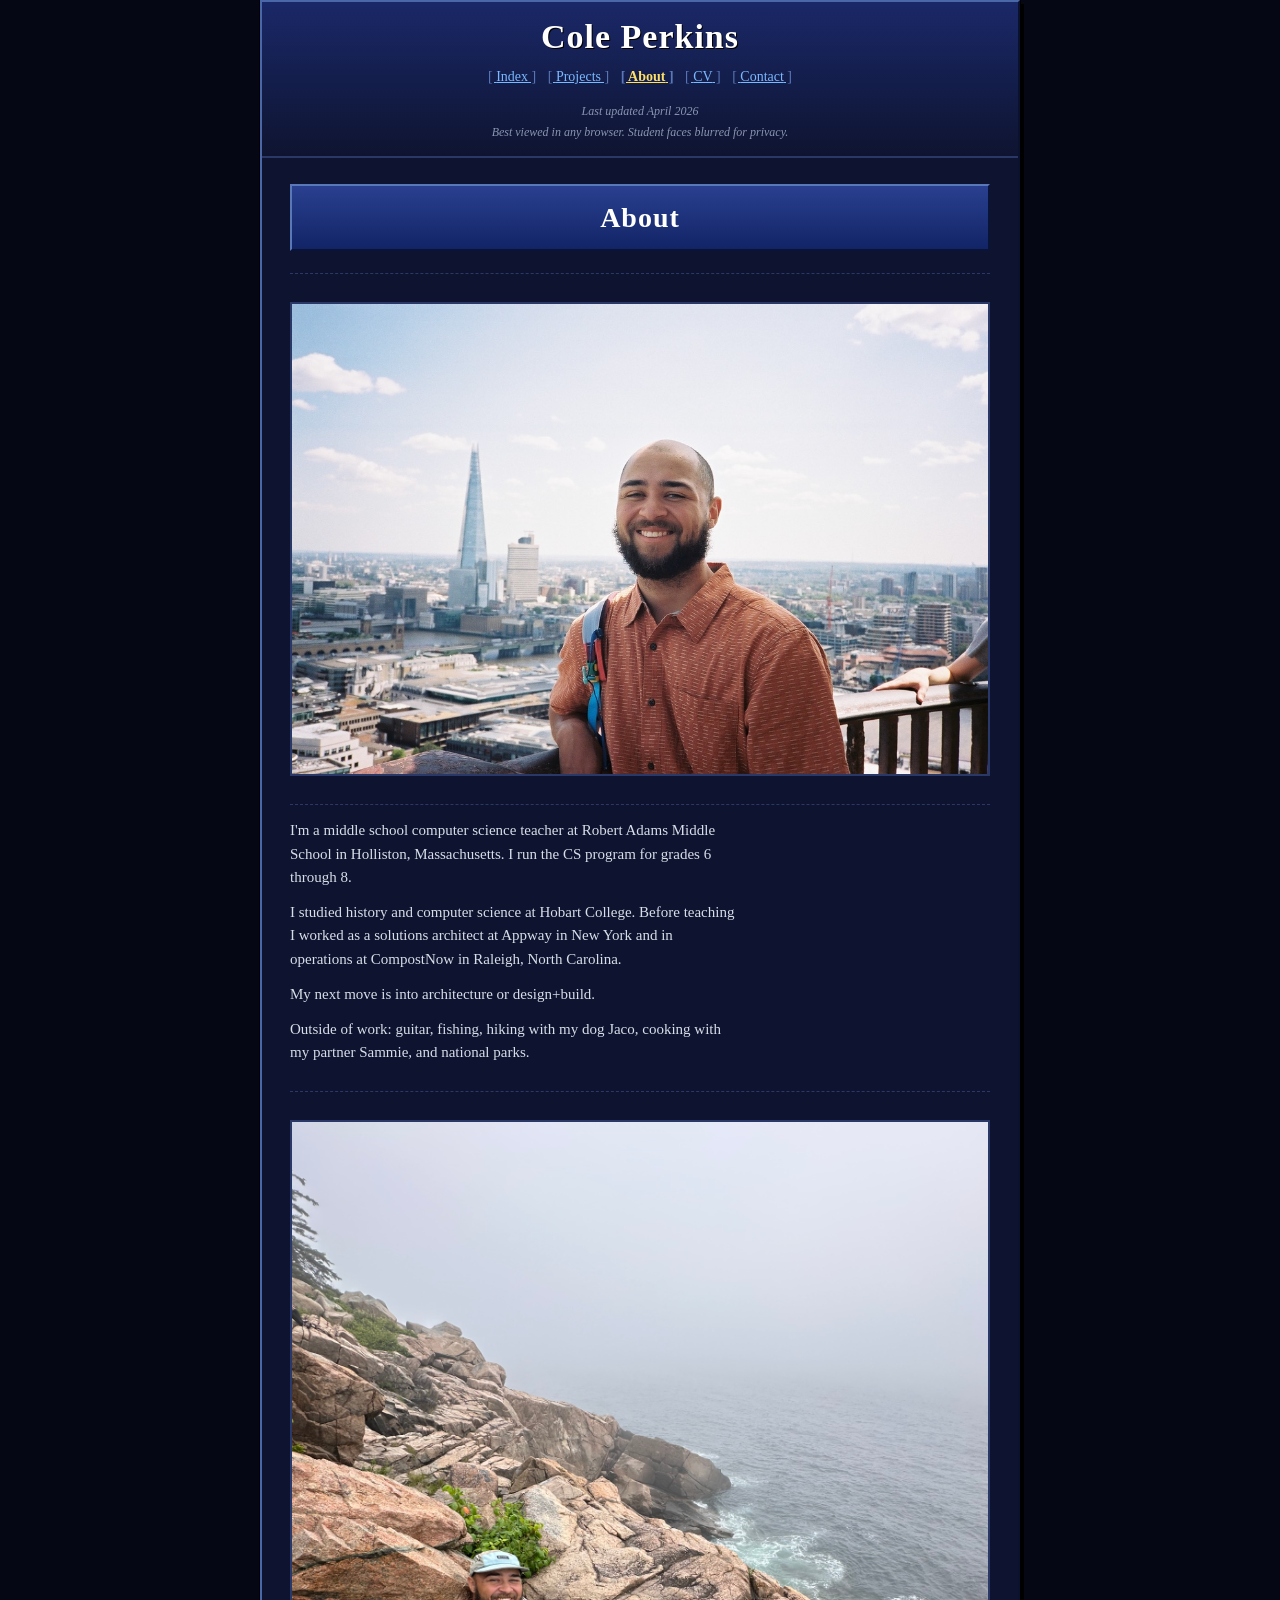
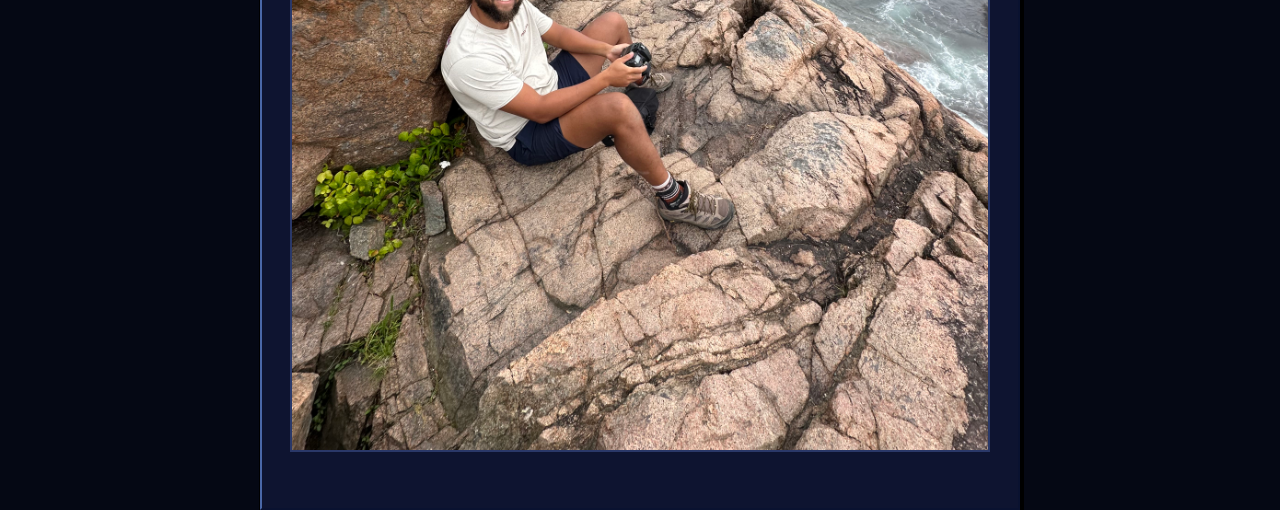
==== commit b94e7327: "Dark Windows-blue theme Deep navy background, beveled border on content box, gradient sidebar header" ====
--- a/about.html
+++ b/about.html
@@ -16,7 +16,7 @@
   <aside class="sidebar">
     <div class="brand">
       <a href="index.html" style="color:inherit;">
-        <div class="brand-name">Cole<br>Perkins</div>
+        <div class="brand-name">Cole Perkins</div>
       </a>
     </div>
     <nav>
@@ -27,7 +27,6 @@
       <a href="contact.html">Contact</a>
     </nav>
     <div class="sidebar-footer">
-      Sherborn, MA  &middot;  &copy; 2026<br>
       Last updated April 2026<br>
       <span class="privacy">Best viewed in any browser. Student faces blurred for privacy.</span>
     </div>
--- a/style.css
+++ b/style.css
@@ -1,67 +1,65 @@
-/* ===== Cole Perkins, c. 2001 ===== */
+/* ===== Cole Perkins, dark Windows ===== */
 
 *, *::before, *::after { box-sizing: border-box; margin: 0; padding: 0; }
 
-html { background: #d8cdb2; }
+html { background: #050814; }
 
 body {
   font-family: "Times New Roman", Times, serif;
-  background:
-    repeating-linear-gradient(
-      0deg,
-      #e8dcc0 0px,
-      #e8dcc0 2px,
-      #ddd1b3 2px,
-      #ddd1b3 4px
-    );
-  color: #1a1a1a;
+  background: #050814;
+  color: #d8dde8;
   line-height: 1.55;
   padding: 18px 12px;
   min-height: 100vh;
 }
 
-img { max-width: 100%; display: block; border: 1px solid #6b4226; }
+img { max-width: 100%; display: block; border: 2px solid #2a3868; }
 
 a {
-  color: #0000ee;
+  color: #7ab8ff;
   text-decoration: underline;
 }
-a:visited { color: #551a8b; }
-a:hover { color: #ff0000; background: #ffffcc; }
-a:active { color: #ff0000; }
+a:visited { color: #b48eff; }
+a:hover { color: #ffe066; background: #1a2860; }
+a:active { color: #ffe066; }
 
 /* ---------- typography ---------- */
 h1, h2, h3, h4 {
   font-family: "Times New Roman", Times, serif;
   font-weight: bold;
-  color: #2a1810;
+  color: #f0f3fa;
 }
 h1 {
-  font-size: 30px;
+  font-size: 26px;
   text-align: center;
-  border-bottom: 3px double #6b4226;
-  padding-bottom: 8px;
-  margin-bottom: 16px;
+  background: linear-gradient(to bottom, #2a4090, #122466);
+  color: #ffffff;
+  padding: 10px 14px;
+  border: 2px solid;
+  border-color: #5a78b8 #0a1438 #0a1438 #5a78b8;
+  margin-bottom: 18px;
+  letter-spacing: 1px;
 }
 h2 {
-  font-size: 20px;
+  font-size: 19px;
   margin-top: 18px;
   margin-bottom: 8px;
-  border-bottom: 1px solid #6b4226;
+  color: #aacbff;
+  border-bottom: 1px solid #2a3868;
   padding-bottom: 2px;
 }
-h3 { font-size: 16px; margin-bottom: 4px; }
+h3 { font-size: 16px; margin-bottom: 4px; color: #e0e5f0; }
 
 p { font-size: 15px; margin-bottom: 12px; }
-p.lede { font-style: italic; font-size: 16px; color: #444; margin-bottom: 14px; }
+p.lede { font-style: italic; font-size: 16px; color: #a8b0c8; margin-bottom: 14px; }
 
 em, i, .italic { font-style: italic; }
 
-.dim, .text-dim { color: #666; }
-.faint, .text-faint { color: #888; }
+.dim, .text-dim { color: #8a95b0; }
+.faint, .text-faint { color: #6a7390; }
 .small { font-size: 13px; }
 .tiny { font-size: 11px; }
-.meta { font-size: 13px; color: #555; font-style: italic; }
+.meta { font-size: 13px; color: #8a95b0; font-style: italic; }
 
 /* ---------- layout ---------- */
 .layout {
@@ -69,9 +67,11 @@
   min-height: 0;
   max-width: 760px;
   margin: 0 auto;
-  background: #fffaf0;
-  border: 2px solid #6b4226;
+  background: #0e1430;
+  border: 2px solid;
+  border-color: #4a68a8 #0a1230 #0a1230 #4a68a8;
   padding: 0;
+  box-shadow: 0 0 0 1px #000, 4px 4px 0 #000;
 }
 
 .menu-toggle { display: none; }
@@ -80,9 +80,9 @@
   position: static;
   width: 100%;
   height: auto;
-  background: #fffaf0;
+  background: linear-gradient(to bottom, #1a2868, #0e1430);
   border: none;
-  border-bottom: 2px solid #6b4226;
+  border-bottom: 2px solid #2a3868;
   padding: 18px 24px 14px;
   z-index: auto;
   display: block;
@@ -96,9 +96,9 @@
   font-weight: bold;
   letter-spacing: 1px;
   line-height: 1;
-  color: #2a1810;
-}
-.brand-name br { display: none; }
+  color: #ffffff;
+  text-shadow: 1px 1px 0 #000;
+}
 
 aside.sidebar nav {
   display: block;
@@ -110,27 +110,27 @@
   display: inline;
   font-family: "Times New Roman", Times, serif;
   font-style: normal;
-  color: #0000ee;
+  color: #7ab8ff;
   text-decoration: underline;
   padding: 2px 4px;
   margin: 0;
 }
-aside.sidebar nav a:hover { color: #ff0000; background: #ffffcc; }
+aside.sidebar nav a:hover { color: #ffe066; background: #1a2860; }
 aside.sidebar nav a.active {
-  color: #cc0000;
-  font-weight: bold;
-}
-aside.sidebar nav a::before { content: "[ "; color: #6b4226; text-decoration: none; }
-aside.sidebar nav a::after { content: " ]"; color: #6b4226; text-decoration: none; }
+  color: #ffe066;
+  font-weight: bold;
+}
+aside.sidebar nav a::before { content: "[ "; color: #5a78b8; text-decoration: none; }
+aside.sidebar nav a::after { content: " ]"; color: #5a78b8; text-decoration: none; }
 
 .sidebar-footer {
   margin-top: 14px;
   font-size: 12px;
-  color: #666;
+  color: #8a95b0;
   text-align: center;
   font-style: italic;
 }
-.sidebar-footer a { color: #555; }
+.sidebar-footer a { color: #aacbff; }
 .sidebar-footer .privacy { display: block; margin-top: 3px; }
 
 main {
@@ -138,18 +138,18 @@
   width: 100%;
   max-width: 100%;
   padding: 22px 28px 28px;
-  background: #fffaf0;
+  background: #0e1430;
 }
 
 section {
   padding: 14px 0;
-  border-top: 1px dashed #b3a780;
+  border-top: 1px dashed #2a3868;
 }
 section:first-of-type { border-top: none; padding-top: 4px; }
 section.thick { padding: 22px 0; }
 
 .hero { padding-bottom: 8px; }
-.hero h1 { font-size: 32px; margin-bottom: 14px; }
+.hero h1 { font-size: 28px; margin-bottom: 14px; }
 .hero .intro { max-width: 56ch; }
 .hero .intro p { font-size: 16px; }
 
@@ -162,9 +162,9 @@
 .work-list-item {
   display: block;
   padding: 5px 8px 5px 22px;
-  border-bottom: 1px dotted #b3a780;
-  font-family: "Times New Roman", Times, serif;
-  color: #1a1a1a;
+  border-bottom: 1px dotted #2a3868;
+  font-family: "Times New Roman", Times, serif;
+  color: #d8dde8;
   text-decoration: none;
   position: relative;
   background: transparent;
@@ -173,27 +173,27 @@
   content: "»";
   position: absolute;
   left: 6px;
-  color: #6b4226;
+  color: #5a78b8;
   font-weight: bold;
 }
 .work-list-item:hover {
-  background: #ffffcc;
+  background: #1a2860;
 }
 .work-list-item .title {
-  color: #0000ee;
+  color: #7ab8ff;
   text-decoration: underline;
   font-weight: bold;
   font-size: 15px;
 }
-.work-list-item:visited .title { color: #551a8b; }
-.work-list-item:hover .title { color: #ff0000; }
+.work-list-item:visited .title { color: #b48eff; }
+.work-list-item:hover .title { color: #ffe066; }
 .work-list-item .descriptor {
   font-style: italic;
-  color: #555;
+  color: #8a95b0;
   font-size: 14px;
   margin-left: 6px;
 }
-.work-list-item .descriptor::before { content: "— "; color: #888; }
+.work-list-item .descriptor::before { content: "— "; color: #6a7390; }
 
 /* ---------- featured ---------- */
 .feature { margin-bottom: 10px; }
@@ -210,13 +210,13 @@
   padding-bottom: 0;
 }
 .feature .feature-title .year {
-  color: #888;
+  color: #8a95b0;
   font-style: italic;
   font-size: 14px;
 }
 .feature-descriptor {
   font-style: italic;
-  color: #555;
+  color: #a8b0c8;
   margin-bottom: 12px;
   font-size: 15px;
 }
@@ -226,8 +226,8 @@
 .feature-media img,
 .feature-media video {
   width: 100%;
-  border: 2px solid #6b4226;
-  background: #f0e9d6;
+  border: 2px solid #2a3868;
+  background: #0a1230;
 }
 .feature-media-grid {
   display: grid;
@@ -240,7 +240,7 @@
   width: 100%;
   aspect-ratio: 4/3;
   object-fit: cover;
-  border: 2px solid #6b4226;
+  border: 2px solid #2a3868;
 }
 .feature p { max-width: 56ch; }
 
@@ -252,19 +252,19 @@
   display: inline-block;
   margin-right: 14px;
   font-family: "Times New Roman", Times, serif;
-  color: #0000ee;
+  color: #7ab8ff;
   text-decoration: underline;
 }
-.feature-links a::before { content: "» "; color: #6b4226; text-decoration: none; }
+.feature-links a::before { content: "» "; color: #5a78b8; text-decoration: none; }
 
 /* ---------- breadcrumb ---------- */
 .crumb {
   font-size: 13px;
-  color: #666;
+  color: #8a95b0;
   margin-bottom: 14px;
   font-style: italic;
 }
-.crumb a { color: #0000ee; }
+.crumb a { color: #7ab8ff; }
 
 /* ---------- prose ---------- */
 .prose { max-width: 56ch; }
@@ -275,7 +275,7 @@
   margin: 8px 0 12px;
   list-style: square;
 }
-.prose ul li::marker { color: #6b4226; }
+.prose ul li::marker { color: #5a78b8; }
 .prose ul li { font-size: 15px; margin-bottom: 4px; }
 
 /* ---------- contact ---------- */
@@ -294,7 +294,7 @@
 .contact-list li span.label {
   font-weight: bold;
   font-style: italic;
-  color: #555;
+  color: #8a95b0;
   font-size: 13px;
   text-transform: lowercase;
 }
@@ -311,9 +311,10 @@
   font-family: "Times New Roman", Times, serif;
   font-size: 16px;
   font-weight: bold;
+  color: #f0f3fa;
 }
 .cv-entry-line .date {
-  color: #666;
+  color: #8a95b0;
   font-size: 13px;
   white-space: nowrap;
   font-style: italic;
@@ -321,7 +322,7 @@
 .cv-entry .org {
   font-style: italic;
   font-size: 14px;
-  color: #555;
+  color: #a8b0c8;
   margin-bottom: 4px;
 }
 .cv-entry ul {
@@ -330,15 +331,15 @@
   list-style: square;
 }
 .cv-entry li { font-size: 14px; margin-bottom: 3px; }
-.cv-entry li::marker { color: #6b4226; }
+.cv-entry li::marker { color: #5a78b8; }
 
 .cv-section { margin-bottom: 22px; }
 .cv-section-title {
   font-family: "Times New Roman", Times, serif;
   font-weight: bold;
   font-size: 14px;
-  color: #6b4226;
-  border-bottom: 2px solid #6b4226;
+  color: #aacbff;
+  border-bottom: 2px solid #2a4090;
   padding-bottom: 2px;
   margin-bottom: 12px;
   text-transform: uppercase;
@@ -353,34 +354,36 @@
   margin: 14px 0 20px;
 }
 .topic {
-  border: 1px solid #b3a780;
-  background: #fff8e8;
+  border: 1px solid #2a3868;
+  background: #131a3a;
   padding: 10px 12px;
 }
 .topic h3 {
   font-family: "Times New Roman", Times, serif;
   font-size: 15px;
   margin-bottom: 4px;
-}
-.topic p { font-size: 14px; color: #555; }
-
-/* ---------- tag (rarely used) ---------- */
+  color: #aacbff;
+}
+.topic p { font-size: 14px; color: #a8b0c8; }
+
+/* ---------- tag ---------- */
 .tag {
   display: inline-block;
   font-style: italic;
   font-size: 13px;
-  color: #555;
+  color: #8a95b0;
   margin-right: 8px;
 }
-.tag::before { content: "·  "; color: #888; }
+.tag::before { content: "·  "; color: #6a7390; }
 
 /* ---------- print ---------- */
 @media print {
-  body { background: white; }
-  .layout { border: none; max-width: 100%; }
+  body, .layout, main, aside.sidebar { background: white; color: black; }
+  .layout { border: none; max-width: 100%; box-shadow: none; }
   aside.sidebar { display: none; }
   main { padding: 0; }
   a { color: black; text-decoration: none; }
+  h1 { background: none; color: black; border: 2px solid black; }
 }
 
 /* ---------- mobile ---------- */
@@ -389,7 +392,7 @@
   main { padding: 14px 16px 18px; }
   aside.sidebar { padding: 14px 14px 12px; }
   .brand-name { font-size: 28px; }
-  h1 { font-size: 24px; }
+  h1 { font-size: 22px; }
   h2 { font-size: 18px; }
   .feature-media-grid { grid-template-columns: 1fr; }
   .topics { grid-template-columns: 1fr; }
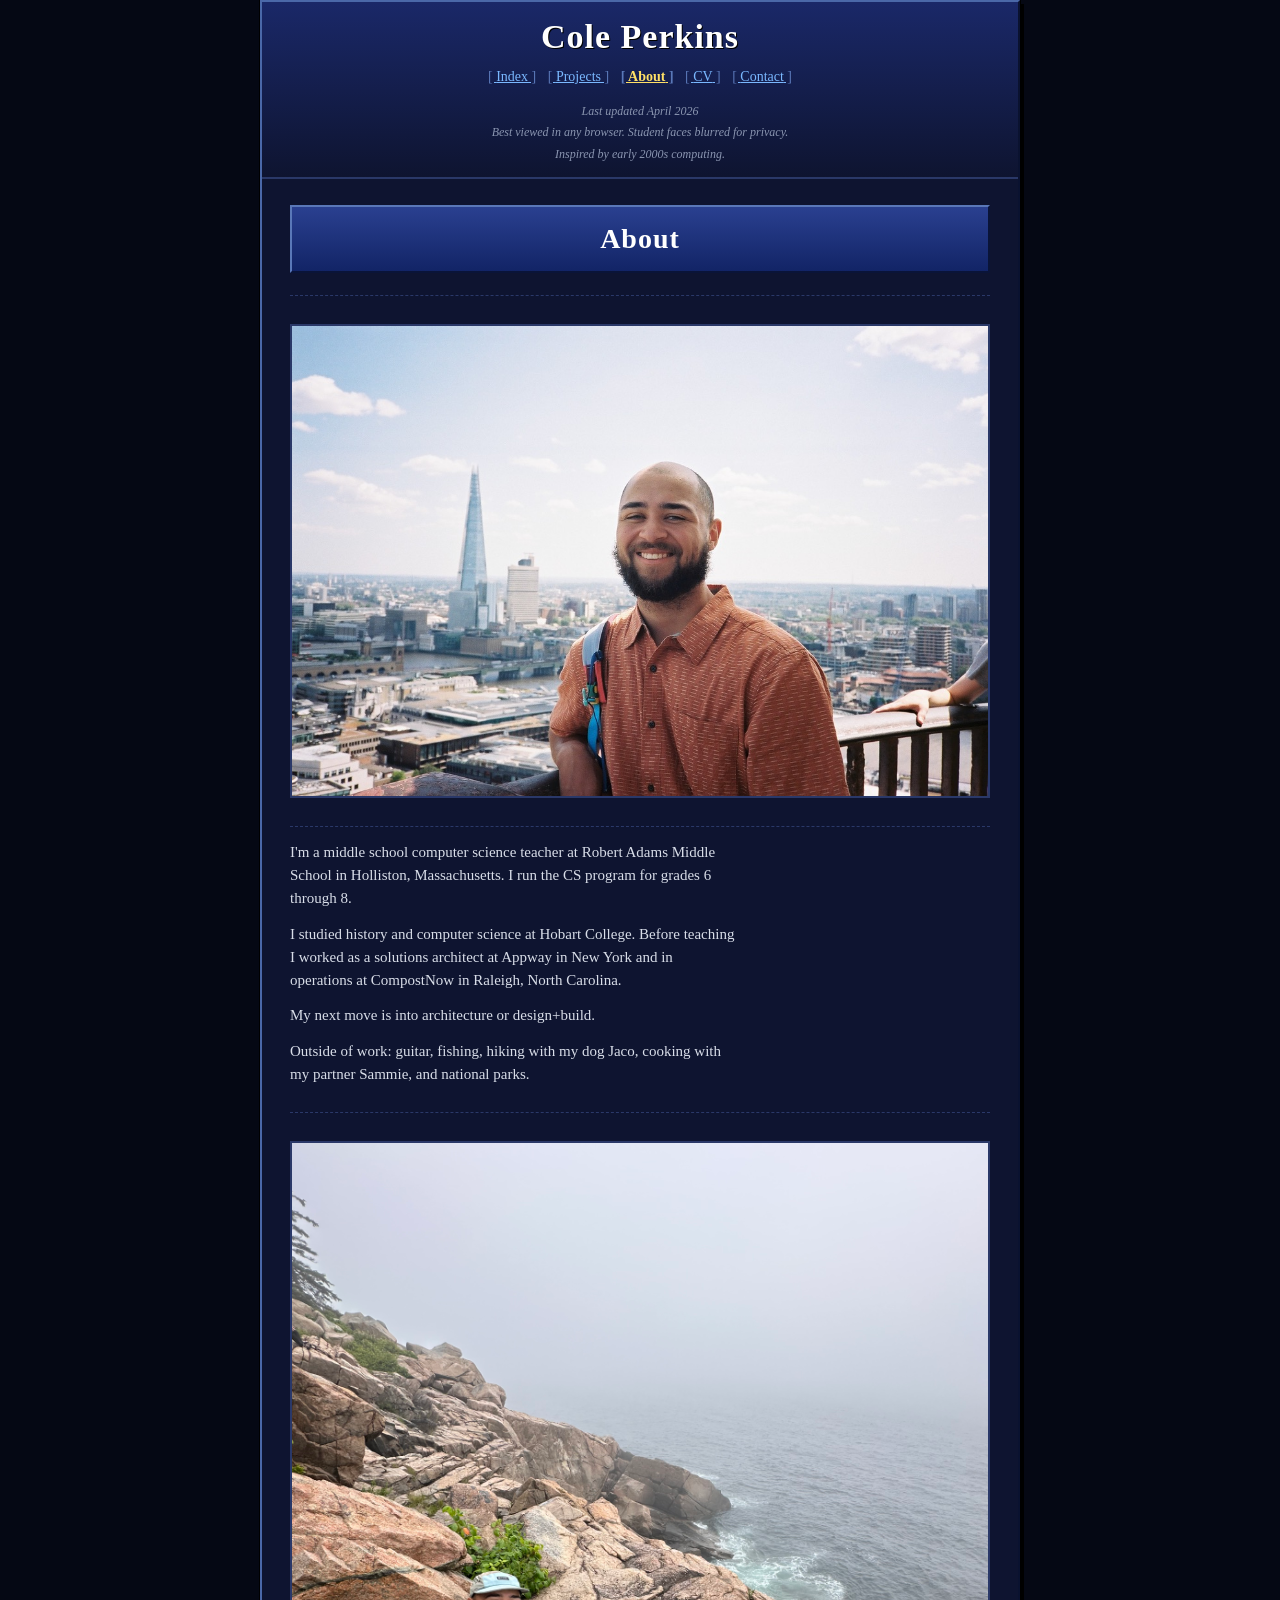
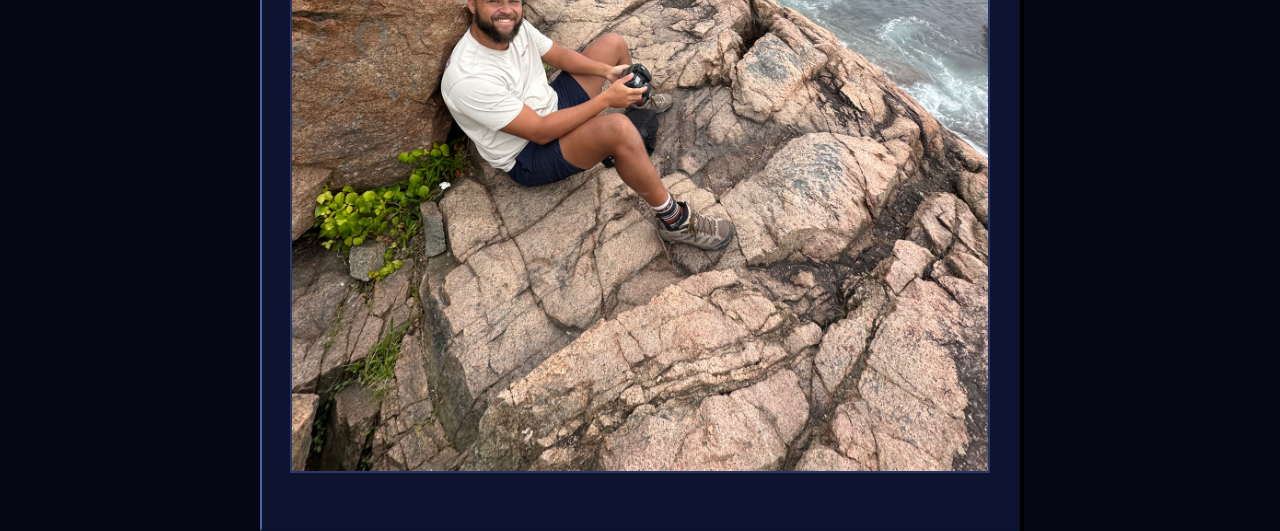
==== commit 4dee98f3: "Add 'Inspired by early 2000s computing' to footer Co-Authored-By: Claude Opus 4.6 (1M context) <nore" ====
--- a/about.html
+++ b/about.html
@@ -29,6 +29,7 @@
     <div class="sidebar-footer">
       Last updated April 2026<br>
       <span class="privacy">Best viewed in any browser. Student faces blurred for privacy.</span>
+      <span class="privacy">Inspired by early 2000s computing.</span>
     </div>
   </aside>
 
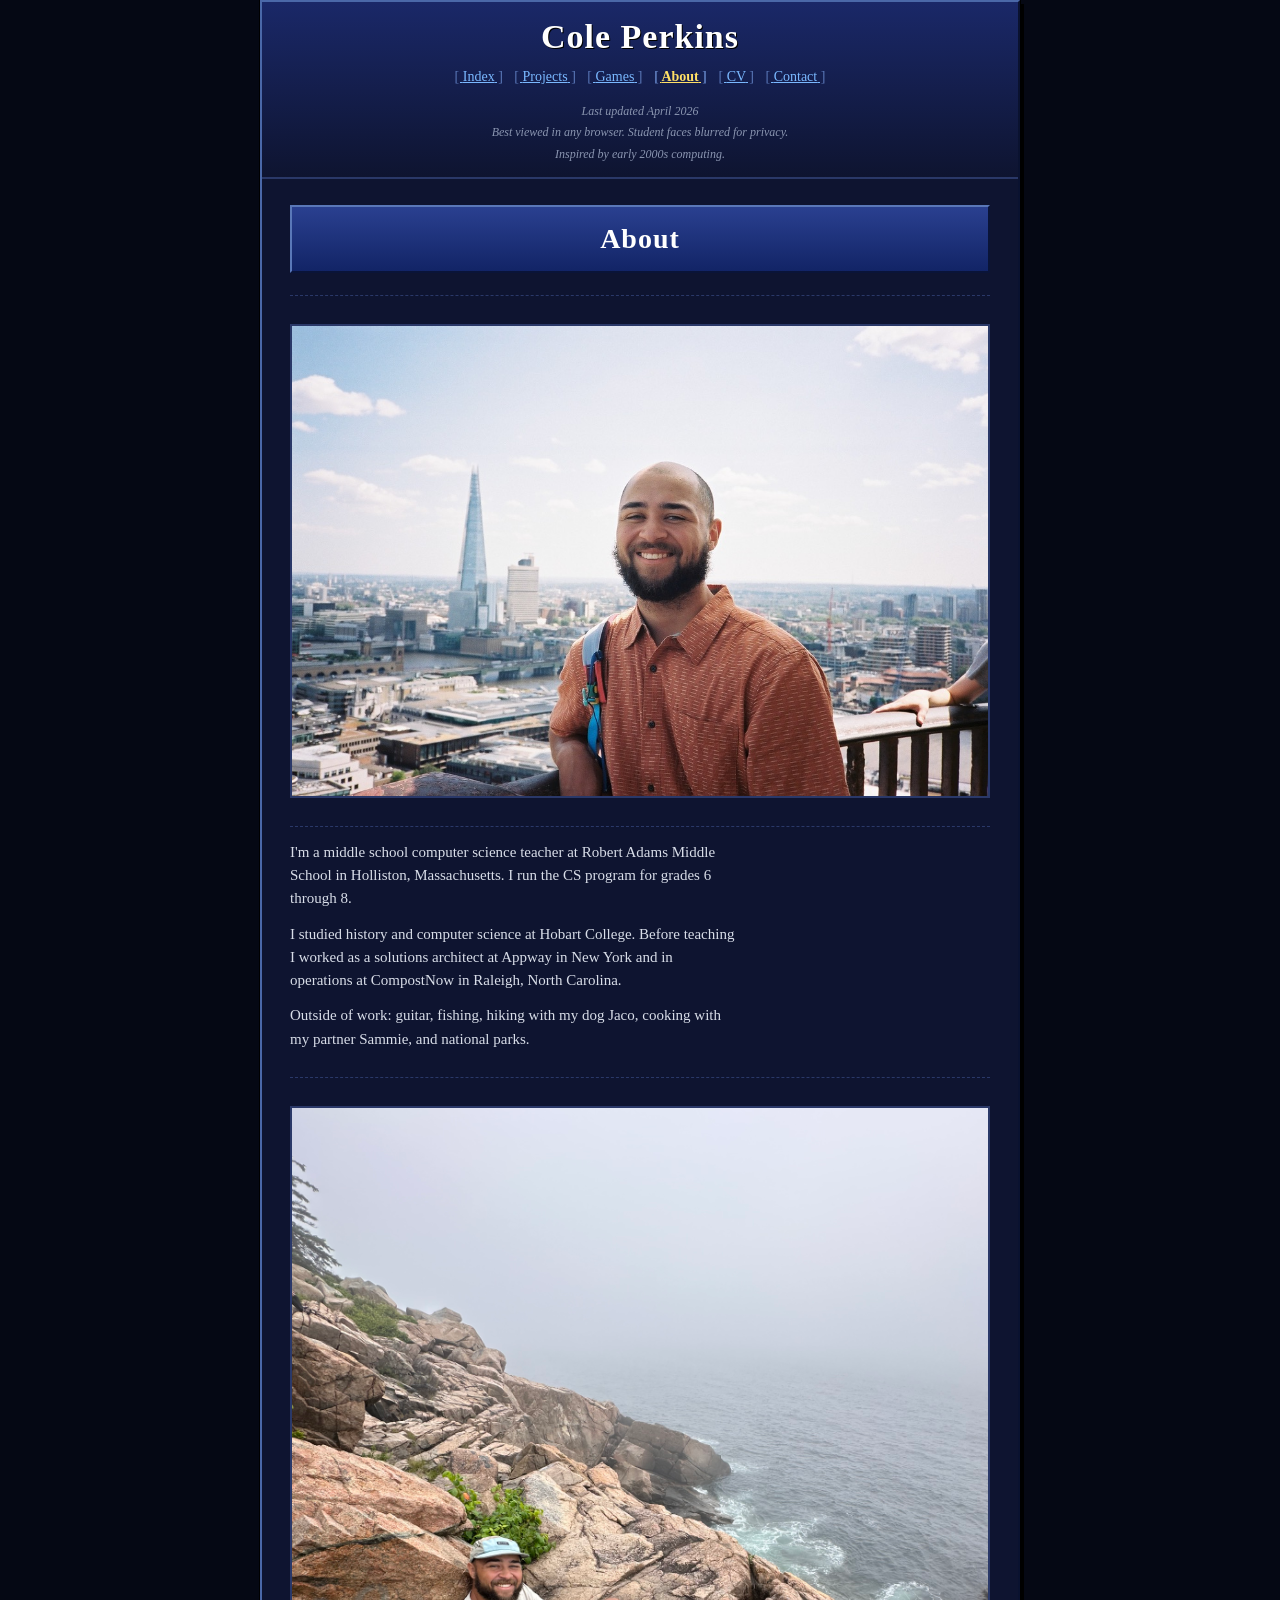
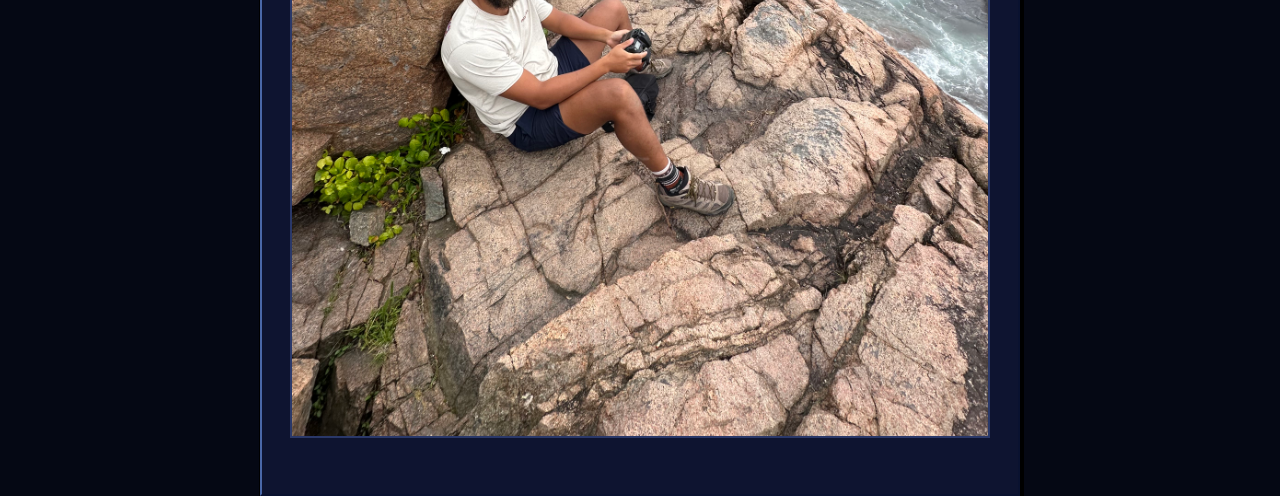
==== commit 4470a432: "Remove architecture/design+build line from about Co-Authored-By: Claude Fable 5.2 <noreply@anthropic" ====
--- a/about.html
+++ b/about.html
@@ -22,6 +22,7 @@
     <nav>
       <a href="index.html">Index</a>
       <a href="portfolio.html">Projects</a>
+      <a href="games.html">Games</a>
       <a href="about.html" class="active">About</a>
       <a href="cv.html">CV</a>
       <a href="contact.html">Contact</a>
@@ -51,8 +52,6 @@
 
         <p>I studied history and computer science at Hobart College. Before teaching I worked as a solutions architect at Appway in New York and in operations at CompostNow in Raleigh, North Carolina.</p>
 
-        <p>My next move is into architecture or design+build.</p>
-
         <p>Outside of work: guitar, fishing, hiking with my dog Jaco, cooking with my partner Sammie, and national parks.</p>
       </div>
     </section>
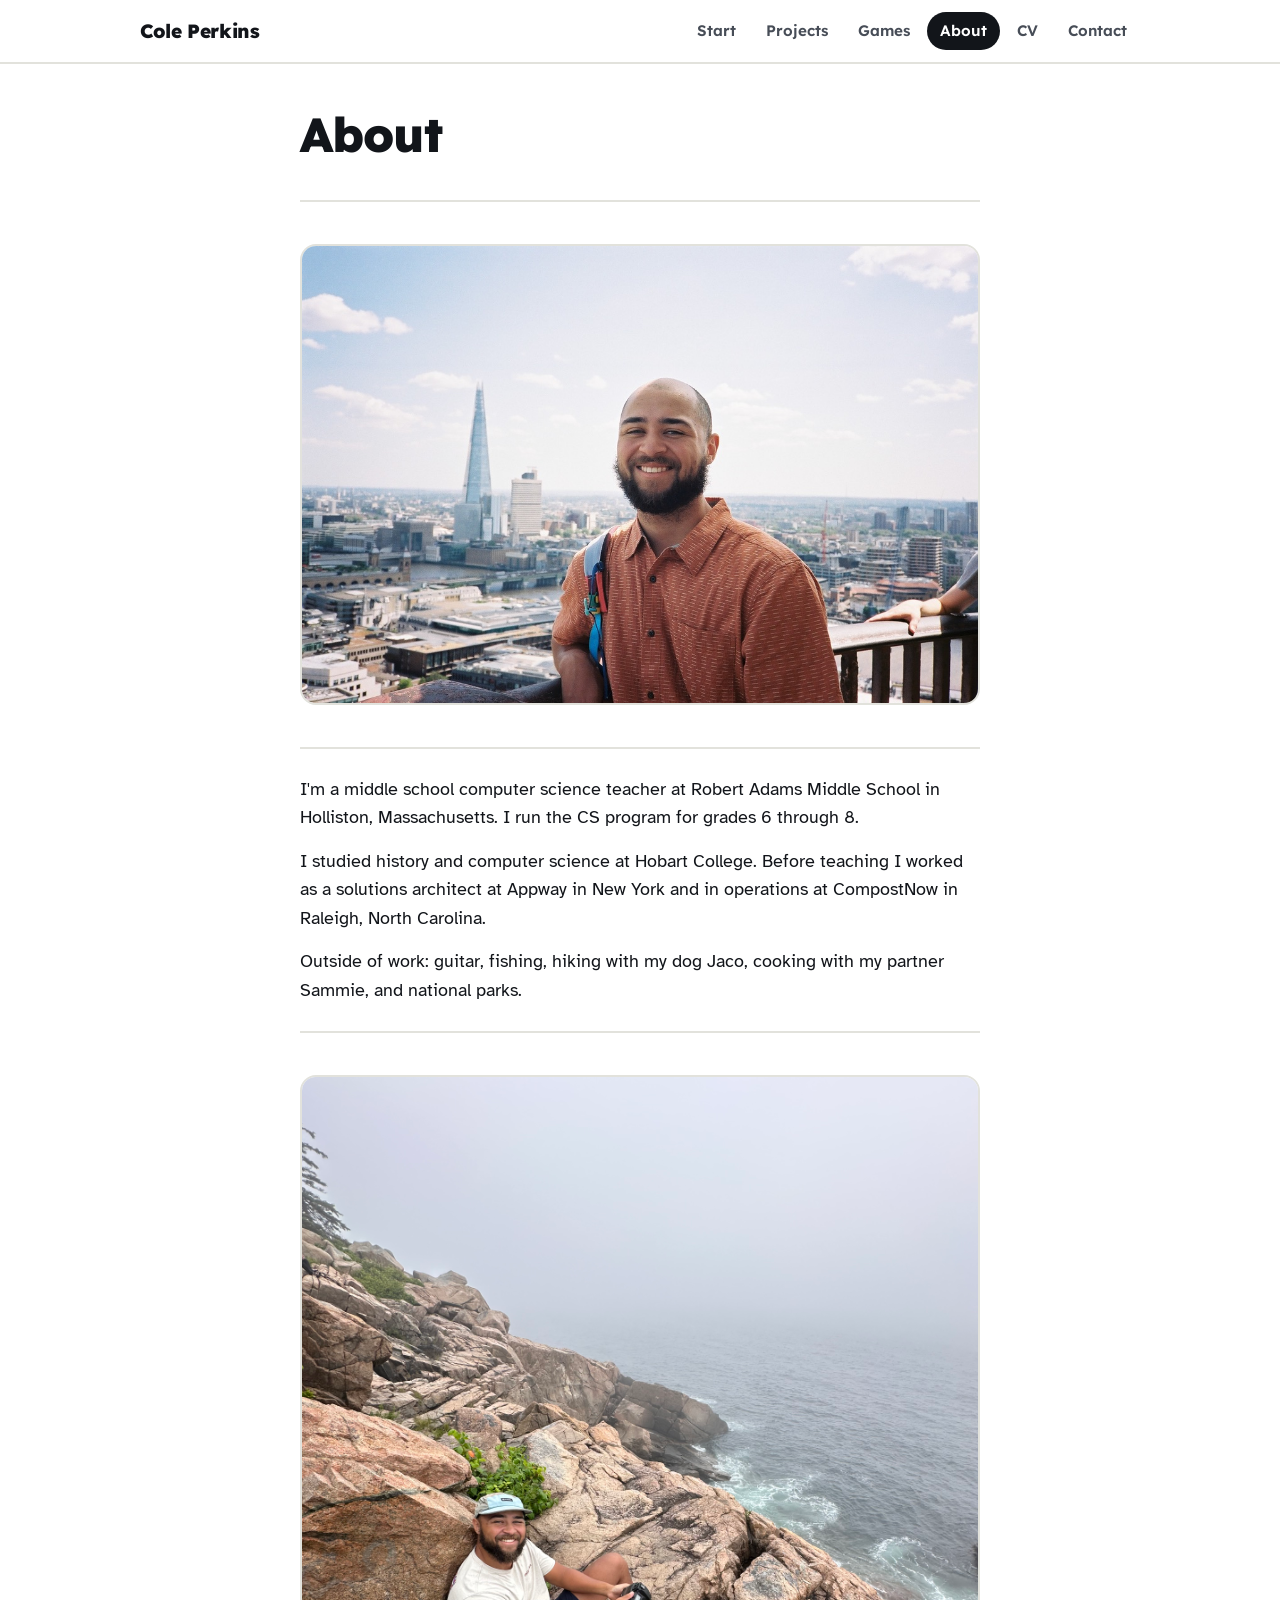
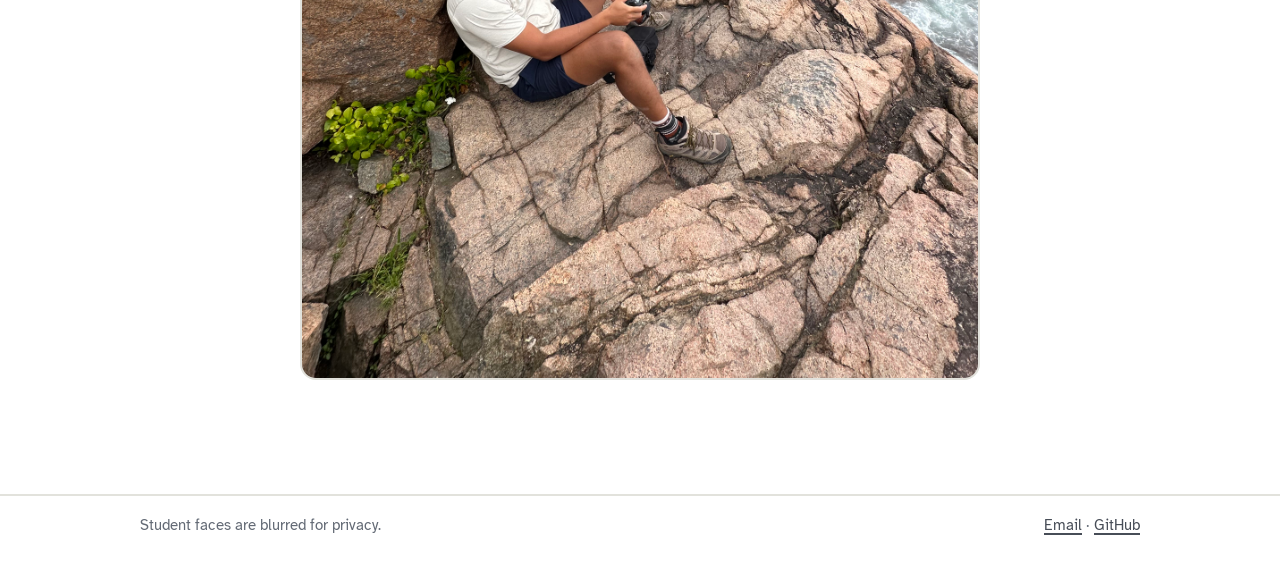
==== commit c1e7fdd2: "Rebuild the site as a Brilliant-style lesson about Cole The home page is now a click-through: pick a" ====
--- a/about.html
+++ b/about.html
@@ -3,38 +3,30 @@
 <head>
   <meta charset="UTF-8">
   <meta name="viewport" content="width=device-width, initial-scale=1.0">
-  <title>About — Cole Perkins</title>
+  <title>About | Cole Perkins</title>
   <link rel="preconnect" href="https://fonts.googleapis.com">
   <link rel="preconnect" href="https://fonts.gstatic.com" crossorigin>
-  <link href="https://fonts.googleapis.com/css2?family=Playfair+Display:ital,wght@0,400;0,700;1,400;1,700&family=EB+Garamond:ital,wght@0,400;0,500;1,400;1,500&display=swap" rel="stylesheet">
+  <link href="https://fonts.googleapis.com/css2?family=Atkinson+Hyperlegible:ital,wght@0,400;0,700;1,400&family=Lexend:wght@400;600;700;800&display=swap" rel="stylesheet">
   <link rel="stylesheet" href="style.css">
 </head>
-<body class="layout">
+<body>
 
-  <button class="menu-toggle" aria-label="Menu" onclick="document.querySelector('aside.sidebar').classList.toggle('open')">menu</button>
+  <a class="skip" href="#main">Skip to content</a>
+  <header class="top">
+    <div class="top-in">
+      <a class="brand" href="index.html">Cole Perkins</a>
+      <nav aria-label="Main">
+        <a href="index.html">Start</a>
+        <a href="portfolio.html">Projects</a>
+        <a href="games.html">Games</a>
+        <a href="about.html" class="active">About</a>
+        <a href="cv.html">CV</a>
+        <a href="contact.html">Contact</a>
+      </nav>
+    </div>
+  </header>
 
-  <aside class="sidebar">
-    <div class="brand">
-      <a href="index.html" style="color:inherit;">
-        <div class="brand-name">Cole Perkins</div>
-      </a>
-    </div>
-    <nav>
-      <a href="index.html">Index</a>
-      <a href="portfolio.html">Projects</a>
-      <a href="games.html">Games</a>
-      <a href="about.html" class="active">About</a>
-      <a href="cv.html">CV</a>
-      <a href="contact.html">Contact</a>
-    </nav>
-    <div class="sidebar-footer">
-      Last updated April 2026<br>
-      <span class="privacy">Best viewed in any browser. Student faces blurred for privacy.</span>
-      <span class="privacy">Inspired by early 2000s computing.</span>
-    </div>
-  </aside>
-
-  <main>
+  <main id="main">
 
     <section class="hero">
       <h1>About</h1>
@@ -64,5 +56,12 @@
 
   </main>
 
+  <footer class="site-footer">
+    <div class="foot-in">
+      <span>Student faces are blurred for privacy.</span>
+      <span><a href="mailto:cole.perkins@gmail.com">Email</a> &middot; <a href="https://github.com/perkinscole" target="_blank" rel="noopener">GitHub</a></span>
+    </div>
+  </footer>
+
 </body>
 </html>
--- a/style.css
+++ b/style.css
@@ -1,399 +1,318 @@
-/* ===== Cole Perkins, dark Windows ===== */
+/* Cole Perkins. Short steps, one idea at a time. */
 
 *, *::before, *::after { box-sizing: border-box; margin: 0; padding: 0; }
 
-html { background: #050814; }
+:root {
+  --ink: #12151a;
+  --ink-2: #474d57;
+  --ink-3: #636a75;
+  --bg: #ffffff;
+  --panel: #f5f5f1;
+  --line: #e2e2dc;
+
+  --blue: #2a62e0;      --blue-soft: #e7eeff;
+  --green: #17803f;     --green-soft: #e1f5e8;   --green-bright: #25b35c;
+  --orange: #c2500c;    --orange-soft: #ffeadb;
+  --purple: #5b3fd6;    --purple-soft: #ece8ff;
+
+  --display: "Lexend", system-ui, -apple-system, "Segoe UI", sans-serif;
+  --body: "Atkinson Hyperlegible", system-ui, -apple-system, "Segoe UI", sans-serif;
+
+  --r: 16px;
+  --col: 680px;
+
+  /* Older inline styles on a few pages still read these. */
+  --text-dim: var(--ink-3);
+  --text-faint: var(--line);
+}
+
+html { background: var(--bg); scroll-behavior: smooth; -webkit-text-size-adjust: 100%; }
+@media (prefers-reduced-motion: reduce) { html { scroll-behavior: auto; } }
 
 body {
-  font-family: "Times New Roman", Times, serif;
-  background: #050814;
-  color: #d8dde8;
-  line-height: 1.55;
-  padding: 18px 12px;
+  font-family: var(--body);
+  font-size: 1.125rem;
+  line-height: 1.6;
+  color: var(--ink);
+  background: var(--bg);
   min-height: 100vh;
-}
-
-img { max-width: 100%; display: block; border: 2px solid #2a3868; }
-
-a {
-  color: #7ab8ff;
-  text-decoration: underline;
-}
-a:visited { color: #b48eff; }
-a:hover { color: #ffe066; background: #1a2860; }
-a:active { color: #ffe066; }
-
-/* ---------- typography ---------- */
-h1, h2, h3, h4 {
-  font-family: "Times New Roman", Times, serif;
-  font-weight: bold;
-  color: #f0f3fa;
-}
-h1 {
-  font-size: 26px;
-  text-align: center;
-  background: linear-gradient(to bottom, #2a4090, #122466);
-  color: #ffffff;
-  padding: 10px 14px;
-  border: 2px solid;
-  border-color: #5a78b8 #0a1438 #0a1438 #5a78b8;
-  margin-bottom: 18px;
-  letter-spacing: 1px;
-}
-h2 {
-  font-size: 19px;
-  margin-top: 18px;
-  margin-bottom: 8px;
-  color: #aacbff;
-  border-bottom: 1px solid #2a3868;
-  padding-bottom: 2px;
-}
-h3 { font-size: 16px; margin-bottom: 4px; color: #e0e5f0; }
-
-p { font-size: 15px; margin-bottom: 12px; }
-p.lede { font-style: italic; font-size: 16px; color: #a8b0c8; margin-bottom: 14px; }
-
-em, i, .italic { font-style: italic; }
-
-.dim, .text-dim { color: #8a95b0; }
-.faint, .text-faint { color: #6a7390; }
-.small { font-size: 13px; }
-.tiny { font-size: 11px; }
-.meta { font-size: 13px; color: #8a95b0; font-style: italic; }
-
-/* ---------- layout ---------- */
-.layout {
-  display: block;
-  min-height: 0;
-  max-width: 760px;
-  margin: 0 auto;
-  background: #0e1430;
-  border: 2px solid;
-  border-color: #4a68a8 #0a1230 #0a1230 #4a68a8;
-  padding: 0;
-  box-shadow: 0 0 0 1px #000, 4px 4px 0 #000;
-}
-
-.menu-toggle { display: none; }
-
-aside.sidebar {
-  position: static;
-  width: 100%;
-  height: auto;
-  background: linear-gradient(to bottom, #1a2868, #0e1430);
-  border: none;
-  border-bottom: 2px solid #2a3868;
-  padding: 18px 24px 14px;
-  z-index: auto;
-  display: block;
-}
-
-.brand { margin-bottom: 12px; text-align: center; }
-.brand a { color: inherit; text-decoration: none; }
-.brand-name {
-  font-family: "Times New Roman", Times, serif;
-  font-size: 34px;
-  font-weight: bold;
-  letter-spacing: 1px;
-  line-height: 1;
-  color: #ffffff;
-  text-shadow: 1px 1px 0 #000;
-}
-
-aside.sidebar nav {
-  display: block;
-  text-align: center;
-  font-size: 14px;
-  margin-top: 8px;
-}
-aside.sidebar nav a {
-  display: inline;
-  font-family: "Times New Roman", Times, serif;
-  font-style: normal;
-  color: #7ab8ff;
-  text-decoration: underline;
-  padding: 2px 4px;
-  margin: 0;
-}
-aside.sidebar nav a:hover { color: #ffe066; background: #1a2860; }
-aside.sidebar nav a.active {
-  color: #ffe066;
-  font-weight: bold;
-}
-aside.sidebar nav a::before { content: "[ "; color: #5a78b8; text-decoration: none; }
-aside.sidebar nav a::after { content: " ]"; color: #5a78b8; text-decoration: none; }
-
-.sidebar-footer {
-  margin-top: 14px;
-  font-size: 12px;
-  color: #8a95b0;
-  text-align: center;
-  font-style: italic;
-}
-.sidebar-footer a { color: #aacbff; }
-.sidebar-footer .privacy { display: block; margin-top: 3px; }
-
-main {
-  margin: 0;
-  width: 100%;
-  max-width: 100%;
-  padding: 22px 28px 28px;
-  background: #0e1430;
-}
-
-section {
-  padding: 14px 0;
-  border-top: 1px dashed #2a3868;
-}
-section:first-of-type { border-top: none; padding-top: 4px; }
-section.thick { padding: 22px 0; }
-
-.hero { padding-bottom: 8px; }
-.hero h1 { font-size: 28px; margin-bottom: 14px; }
-.hero .intro { max-width: 56ch; }
-.hero .intro p { font-size: 16px; }
-
-/* ---------- work list ---------- */
-.work-list {
-  list-style: none;
-  margin: 12px 0 18px;
-  padding: 0;
-}
+  display: flex;
+  flex-direction: column;
+  -webkit-font-smoothing: antialiased;
+}
+
+img, video { max-width: 100%; height: auto; display: block; }
+
+a { color: var(--blue); text-decoration: underline; text-decoration-thickness: 2px; text-underline-offset: 3px; }
+a:hover { color: var(--ink); }
+:focus-visible { outline: 3px solid var(--blue); outline-offset: 3px; border-radius: 8px; }
+
+h1, h2, h3 { font-family: var(--display); font-weight: 800; line-height: 1.12; letter-spacing: -.02em; color: var(--ink); text-wrap: balance; }
+h1 { font-size: clamp(2.1rem, 6vw, 3rem); }
+h2 { font-size: clamp(1.45rem, 4vw, 1.8rem); }
+h3 { font-size: 1.15rem; font-weight: 700; letter-spacing: -.01em; }
+p { text-wrap: pretty; }
+p + p { margin-top: .9rem; }
+strong, b { font-weight: 700; }
+
+.skip { position: absolute; left: -999px; }
+.skip:focus { left: 12px; top: 12px; z-index: 50; background: var(--bg); padding: 10px 14px; border: 2px solid var(--ink); border-radius: 10px; }
+
+/* ---------- top bar ---------- */
+.top { border-bottom: 2px solid var(--line); background: var(--bg); }
+.top-in {
+  max-width: 1040px; margin: 0 auto; padding: 12px 20px;
+  display: flex; align-items: center; gap: 8px 20px; flex-wrap: wrap;
+}
+.brand { font-family: var(--display); font-weight: 800; font-size: 1.2rem; letter-spacing: -.02em; color: var(--ink); text-decoration: none; margin-right: auto; }
+.top nav { display: flex; gap: 4px; flex-wrap: wrap; }
+.top nav a {
+  font-family: var(--display); font-weight: 600; font-size: .95rem;
+  color: var(--ink-2); text-decoration: none;
+  padding: 7px 13px; border-radius: 999px;
+}
+.top nav a:hover { background: var(--panel); color: var(--ink); }
+.top nav a.active { background: var(--ink); color: #fff; }
+
+/* ---------- page column ---------- */
+main { width: 100%; max-width: calc(var(--col) + 40px); margin: 0 auto; padding: 44px 20px 72px; flex: 1; }
+section { padding: 26px 0; }
+section + section { border-top: 2px solid var(--line); }
+section:first-of-type { padding-top: 0; }
+
+.hero h1 { margin-bottom: 12px; }
+.lede, .hero .intro p { font-size: 1.2rem; color: var(--ink-2); max-width: 54ch; }
+.crumb { font-family: var(--display); font-weight: 600; font-size: .9rem; color: var(--ink-3); margin-bottom: 14px; }
+.crumb a { color: var(--ink-3); }
+.meta { font-size: .95rem; color: var(--ink-3); }
+.meta a { display: inline-block; font-family: var(--display); font-weight: 600; font-style: normal !important; color: var(--ink-2) !important; text-decoration: none; background: var(--panel); padding: 5px 12px; border-radius: 999px; margin: 0 6px 8px 0 !important; border: 0 !important; }
+.meta a:hover { background: var(--ink); color: #fff !important; }
+section > h2 { margin-bottom: 14px; scroll-margin-top: 20px; }
+
+/* ---------- buttons ---------- */
+.btn {
+  display: inline-flex; align-items: center; justify-content: center; gap: 8px;
+  font-family: var(--display); font-weight: 700; font-size: 1.05rem;
+  color: #fff; background: var(--ink); text-decoration: none;
+  border: 0; border-radius: 999px; padding: 14px 30px; cursor: pointer;
+  box-shadow: 0 4px 0 rgba(18, 21, 26, .28);
+  transition: transform .08s ease, box-shadow .08s ease;
+}
+.btn:hover { color: #fff; transform: translateY(-1px); box-shadow: 0 5px 0 rgba(18, 21, 26, .28); }
+.btn:active { transform: translateY(3px); box-shadow: 0 1px 0 rgba(18, 21, 26, .28); }
+.btn.ghost { background: var(--bg); color: var(--ink); box-shadow: inset 0 0 0 2px var(--line), 0 4px 0 var(--line); }
+.btn.ghost:hover { color: var(--ink); box-shadow: inset 0 0 0 2px var(--ink-3), 0 5px 0 var(--line); }
+.btn.ghost:active { box-shadow: inset 0 0 0 2px var(--ink-3), 0 1px 0 var(--line); }
+.btn-row { display: flex; gap: 12px; flex-wrap: wrap; margin-top: 20px; }
+
+/* ---------- rows (project lists) ---------- */
+.work-list { display: grid; gap: 8px; margin: 12px 0 6px; }
 .work-list-item {
-  display: block;
-  padding: 5px 8px 5px 22px;
-  border-bottom: 1px dotted #2a3868;
-  font-family: "Times New Roman", Times, serif;
-  color: #d8dde8;
-  text-decoration: none;
-  position: relative;
-  background: transparent;
-}
-.work-list-item::before {
-  content: "»";
-  position: absolute;
-  left: 6px;
-  color: #5a78b8;
-  font-weight: bold;
-}
-.work-list-item:hover {
-  background: #1a2860;
-}
-.work-list-item .title {
-  color: #7ab8ff;
-  text-decoration: underline;
-  font-weight: bold;
-  font-size: 15px;
-}
-.work-list-item:visited .title { color: #b48eff; }
-.work-list-item:hover .title { color: #ffe066; }
-.work-list-item .descriptor {
-  font-style: italic;
-  color: #8a95b0;
-  font-size: 14px;
-  margin-left: 6px;
-}
-.work-list-item .descriptor::before { content: "— "; color: #6a7390; }
-
-/* ---------- featured ---------- */
-.feature { margin-bottom: 10px; }
-.feature .feature-title {
-  display: flex;
-  align-items: baseline;
-  gap: 8px;
-  margin-bottom: 6px;
-  flex-wrap: wrap;
-}
-.feature .feature-title h2 {
-  margin-bottom: 0;
-  border-bottom: none;
-  padding-bottom: 0;
-}
-.feature .feature-title .year {
-  color: #8a95b0;
-  font-style: italic;
-  font-size: 14px;
-}
-.feature-descriptor {
-  font-style: italic;
-  color: #a8b0c8;
-  margin-bottom: 12px;
-  font-size: 15px;
-}
-.feature-media {
-  margin: 14px 0;
-}
-.feature-media img,
-.feature-media video {
-  width: 100%;
-  border: 2px solid #2a3868;
-  background: #0a1230;
-}
-.feature-media-grid {
-  display: grid;
-  grid-template-columns: 1fr 1fr;
-  gap: 8px;
-  margin: 14px 0;
-}
-.feature-media-grid img,
-.feature-media-grid video {
-  width: 100%;
-  aspect-ratio: 4/3;
-  object-fit: cover;
-  border: 2px solid #2a3868;
-}
-.feature p { max-width: 56ch; }
-
-.feature-links {
-  margin-top: 14px;
-  display: block;
-}
+  display: grid; grid-template-columns: minmax(0, 1fr) auto; column-gap: 12px; align-items: center;
+  padding: 13px 16px; background: var(--bg); color: var(--ink); text-decoration: none;
+  border: 2px solid var(--line); border-bottom-width: 4px; border-radius: 14px;
+  transition: border-color .12s ease, transform .08s ease;
+}
+.work-list-item::after { content: "\2192"; grid-column: 2; grid-row: 1 / span 2; font-family: var(--display); font-weight: 700; color: var(--ink-3); }
+.work-list-item:hover { border-color: var(--ink); color: var(--ink); }
+.work-list-item:hover::after { color: var(--ink); }
+.work-list-item:active { transform: translateY(2px); }
+.work-list-item .title { grid-column: 1; font-family: var(--display); font-weight: 700; font-size: 1.05rem; }
+.work-list-item .descriptor { grid-column: 1; font-size: .97rem; color: var(--ink-3); }
+.work-list-item.sub { margin-left: 22px; border-bottom-width: 2px; padding: 10px 14px; }
+.work-list-item.sub .title { font-size: 1rem; }
+
+/* ---------- features, media, prose ---------- */
+.feature-title { display: flex; align-items: baseline; gap: 10px; flex-wrap: wrap; margin-bottom: 6px; }
+.feature-descriptor { color: var(--ink-2); font-size: 1.1rem; margin-bottom: 12px; max-width: 58ch; }
+.feature-media { margin: 16px 0; }
+.feature-media img, .feature-media video,
+.feature-media-grid img, .feature-media-grid video { width: 100%; border-radius: var(--r); border: 2px solid var(--line); background: var(--panel); }
+.feature-media-grid { display: grid; grid-template-columns: 1fr 1fr; gap: 10px; margin: 16px 0; }
+.feature-media-grid img, .feature-media-grid video { aspect-ratio: 4 / 3; object-fit: cover; }
+.feature-links { margin-top: 16px; display: flex; gap: 10px; flex-wrap: wrap; }
 .feature-links a {
-  display: inline-block;
-  margin-right: 14px;
-  font-family: "Times New Roman", Times, serif;
-  color: #7ab8ff;
-  text-decoration: underline;
-}
-.feature-links a::before { content: "» "; color: #5a78b8; text-decoration: none; }
-
-/* ---------- breadcrumb ---------- */
-.crumb {
-  font-size: 13px;
-  color: #8a95b0;
-  margin-bottom: 14px;
-  font-style: italic;
-}
-.crumb a { color: #7ab8ff; }
-
-/* ---------- prose ---------- */
-.prose { max-width: 56ch; }
-.prose p { font-size: 15px; }
-.prose h2 { margin-top: 14px; }
-.prose ul {
-  padding-left: 24px;
-  margin: 8px 0 12px;
-  list-style: square;
-}
-.prose ul li::marker { color: #5a78b8; }
-.prose ul li { font-size: 15px; margin-bottom: 4px; }
+  font-family: var(--display); font-weight: 700; font-size: .98rem; color: var(--ink); text-decoration: none;
+  padding: 9px 18px; border-radius: 999px; box-shadow: inset 0 0 0 2px var(--line), 0 3px 0 var(--line);
+}
+.feature-links a:hover { box-shadow: inset 0 0 0 2px var(--ink), 0 3px 0 var(--line); }
+
+.prose { max-width: 60ch; }
+.prose h2 { margin-top: 22px; margin-bottom: 8px; }
+.prose ul, .cv-entry ul { padding-left: 22px; margin: 8px 0 10px; }
+.prose li, .cv-entry li { margin-bottom: 5px; }
+.prose li::marker, .cv-entry li::marker { color: var(--ink-3); }
+
+/* ---------- topics ---------- */
+.topics { display: grid; grid-template-columns: 1fr 1fr; gap: 10px; margin: 12px 0 8px; }
+.topic { background: var(--panel); border-radius: var(--r); padding: 16px 18px; }
+.topic h3 { margin-bottom: 4px; }
+.topic p { font-size: .98rem; color: var(--ink-2); }
 
 /* ---------- contact ---------- */
-.contact-list {
-  list-style: none;
-  margin-top: 14px;
-  padding: 0;
-}
-.contact-list li {
-  font-size: 15px;
-  padding: 4px 0;
-  display: grid;
-  grid-template-columns: 90px 1fr;
-  align-items: baseline;
-}
-.contact-list li span.label {
-  font-weight: bold;
-  font-style: italic;
-  color: #8a95b0;
-  font-size: 13px;
-  text-transform: lowercase;
-}
+.contact-list { list-style: none; display: grid; gap: 8px; }
+.contact-list li { display: grid; grid-template-columns: 6rem minmax(0, 1fr); align-items: baseline; padding: 13px 16px; border: 2px solid var(--line); border-radius: 14px; overflow-wrap: anywhere; }
+.contact-list .label { font-family: var(--display); font-weight: 700; font-size: .85rem; text-transform: uppercase; letter-spacing: .06em; color: var(--ink-3); }
 
 /* ---------- CV ---------- */
-.cv-entry { margin-bottom: 14px; }
-.cv-entry-line {
-  display: grid;
-  grid-template-columns: 1fr auto;
-  align-items: baseline;
-  gap: 10px;
-}
-.cv-entry-line h3 {
-  font-family: "Times New Roman", Times, serif;
-  font-size: 16px;
-  font-weight: bold;
-  color: #f0f3fa;
-}
-.cv-entry-line .date {
-  color: #8a95b0;
-  font-size: 13px;
-  white-space: nowrap;
-  font-style: italic;
-}
-.cv-entry .org {
-  font-style: italic;
-  font-size: 14px;
-  color: #a8b0c8;
-  margin-bottom: 4px;
-}
-.cv-entry ul {
-  padding-left: 22px;
-  margin-top: 4px;
-  list-style: square;
-}
-.cv-entry li { font-size: 14px; margin-bottom: 3px; }
-.cv-entry li::marker { color: #5a78b8; }
-
-.cv-section { margin-bottom: 22px; }
-.cv-section-title {
-  font-family: "Times New Roman", Times, serif;
-  font-weight: bold;
-  font-size: 14px;
-  color: #aacbff;
-  border-bottom: 2px solid #2a4090;
-  padding-bottom: 2px;
-  margin-bottom: 12px;
-  text-transform: uppercase;
-  letter-spacing: 1px;
-}
-
-/* ---------- topics ---------- */
-.topics {
-  display: grid;
-  grid-template-columns: 1fr 1fr;
-  gap: 14px;
-  margin: 14px 0 20px;
-}
-.topic {
-  border: 1px solid #2a3868;
-  background: #131a3a;
-  padding: 10px 12px;
-}
-.topic h3 {
-  font-family: "Times New Roman", Times, serif;
-  font-size: 15px;
-  margin-bottom: 4px;
-  color: #aacbff;
-}
-.topic p { font-size: 14px; color: #a8b0c8; }
-
-/* ---------- tag ---------- */
-.tag {
-  display: inline-block;
-  font-style: italic;
-  font-size: 13px;
-  color: #8a95b0;
-  margin-right: 8px;
-}
-.tag::before { content: "·  "; color: #6a7390; }
-
-/* ---------- print ---------- */
+.cv-section { margin-bottom: 30px; }
+.cv-section-title { font-family: var(--display); font-weight: 800; font-size: .85rem; text-transform: uppercase; letter-spacing: .08em; color: var(--ink-3); padding-bottom: 6px; border-bottom: 2px solid var(--line); margin-bottom: 14px; }
+.cv-entry { margin-bottom: 18px; }
+.cv-entry-line { display: grid; grid-template-columns: minmax(0, 1fr) auto; gap: 12px; align-items: baseline; }
+.cv-entry-line h3 { font-size: 1.08rem; }
+.cv-entry-line .date { font-size: .9rem; color: var(--ink-3); white-space: nowrap; font-variant-numeric: tabular-nums; }
+.cv-entry .org { color: var(--ink-2); font-size: 1rem; margin-bottom: 4px; }
+.cv-entry li { font-size: 1rem; }
+
+/* ---------- footer ---------- */
+.site-footer { border-top: 2px solid var(--line); font-size: .92rem; color: var(--ink-3); }
+.foot-in { max-width: 1040px; margin: 0 auto; padding: 18px 20px 26px; display: flex; gap: 8px 20px; flex-wrap: wrap; justify-content: space-between; }
+.site-footer a { color: var(--ink-2); }
+
+/* =====================================================
+   Home page: the lesson
+   ===================================================== */
+.learn { padding-top: 36px; }
+.learn section { padding: 0; border: 0; }
+
+.eyebrow { font-family: var(--display); font-weight: 700; font-size: .82rem; text-transform: uppercase; letter-spacing: .09em; color: var(--ink-3); margin-bottom: 10px; }
+.chooser h1 { margin-bottom: 12px; }
+.chooser .lede { margin-bottom: 30px; }
+.ask { font-family: var(--display); font-weight: 800; font-size: 1.3rem; letter-spacing: -.01em; margin-bottom: 14px; }
+
+.paths { display: grid; gap: 12px; }
+.path {
+  display: grid; grid-template-columns: 52px minmax(0, 1fr) auto; gap: 4px 16px; align-items: center;
+  padding: 16px 18px; background: var(--bg); color: var(--ink); text-decoration: none;
+  border: 2px solid var(--line); border-bottom-width: 5px; border-radius: 18px;
+  transition: border-color .12s ease, transform .08s ease;
+}
+.path:hover { border-color: var(--c, var(--ink)); color: var(--ink); }
+.path:active { transform: translateY(3px); border-bottom-width: 2px; margin-bottom: 3px; }
+.path .icon { grid-row: 1 / span 2; width: 52px; height: 52px; border-radius: 14px; display: grid; place-items: center; background: var(--c-soft, var(--panel)); color: var(--c, var(--ink)); }
+.path .icon svg { width: 26px; height: 26px; fill: none; stroke: currentColor; stroke-width: 2.2; stroke-linecap: round; stroke-linejoin: round; }
+.path .name { grid-column: 2; font-family: var(--display); font-weight: 800; font-size: 1.2rem; letter-spacing: -.01em; }
+.path .what { grid-column: 2; color: var(--ink-2); font-size: 1rem; }
+.path .len { grid-column: 3; grid-row: 1 / span 2; font-family: var(--display); font-weight: 700; font-size: .82rem; color: var(--ink-3); white-space: nowrap; }
+.path.is-done .len { color: var(--green); background: var(--green-soft); padding: 4px 10px; border-radius: 999px; }
+
+.p-build { --c: var(--blue); --c-soft: var(--blue-soft); }
+.p-teach { --c: var(--green); --c-soft: var(--green-soft); }
+.p-games { --c: var(--orange); --c-soft: var(--orange-soft); }
+.p-short { --c: var(--purple); --c-soft: var(--purple-soft); }
+
+.skip-links { margin-top: 26px; font-size: 1rem; color: var(--ink-3); }
+
+/* lesson bar */
+.lesson-bar { position: sticky; top: 0; z-index: 20; background: var(--bg); border-bottom: 2px solid var(--line); }
+.lesson-bar[hidden] { display: none; }
+.lesson-bar-in { max-width: calc(var(--col) + 40px); margin: 0 auto; padding: 12px 20px; display: grid; grid-template-columns: auto minmax(0, 1fr) auto; gap: 14px; align-items: center; }
+.exit { width: 38px; height: 38px; border-radius: 50%; border: 0; background: var(--panel); color: var(--ink-2); cursor: pointer; display: grid; place-items: center; }
+.exit:hover { background: var(--ink); color: #fff; }
+.exit svg { width: 16px; height: 16px; stroke: currentColor; stroke-width: 2.6; stroke-linecap: round; fill: none; }
+.track { height: 12px; border-radius: 999px; background: var(--panel); overflow: hidden; }
+.fill { height: 100%; width: 0; border-radius: 999px; background: var(--green-bright); transition: width .35s ease; }
+.count { font-family: var(--display); font-weight: 700; font-size: .9rem; color: var(--ink-3); font-variant-numeric: tabular-nums; }
+
+/* lesson + steps */
+.lesson > .eyebrow { color: var(--c, var(--ink-3)); margin-bottom: 18px; }
+.lesson + .lesson { margin-top: 56px; padding-top: 40px; border-top: 2px solid var(--line); }
+.step { padding: 0 0 34px; scroll-margin-top: 84px; }
+.step + .step { padding-top: 34px; border-top: 2px solid var(--line); }
+.step h2 { margin-bottom: 12px; }
+.step h2:focus { outline: none; }
+.step p { font-size: 1.15rem; color: var(--ink-2); max-width: 58ch; }
+.step p strong { color: var(--ink); }
+.step img { width: 100%; border-radius: var(--r); border: 2px solid var(--line); margin-top: 18px; background: var(--panel); }
+.step .pair { display: grid; grid-template-columns: 1fr 1fr; gap: 10px; margin-top: 18px; }
+.step .pair img { margin-top: 0; aspect-ratio: 4 / 3; object-fit: cover; }
+.step figure figcaption, .cap { font-size: .92rem; color: var(--ink-3); margin-top: 8px; }
+.step .work-list { margin-top: 18px; }
+.step-actions { margin-top: 24px; }
+
+.stats { display: grid; grid-template-columns: repeat(3, minmax(0, 1fr)); gap: 10px; margin-top: 18px; }
+.stat { background: var(--panel); border-radius: var(--r); padding: 16px 14px; }
+.stat b { display: block; font-family: var(--display); font-weight: 800; font-size: clamp(1.7rem, 6vw, 2.3rem); line-height: 1; letter-spacing: -.03em; color: var(--c, var(--ink)); }
+.stat span { display: block; margin-top: 6px; font-size: .95rem; color: var(--ink-2); }
+
+.rules { list-style: none; display: grid; gap: 10px; margin-top: 18px; counter-reset: rule; }
+.rules li { counter-increment: rule; display: grid; grid-template-columns: 36px minmax(0, 1fr); gap: 2px 14px; background: var(--panel); border-radius: var(--r); padding: 15px 16px; }
+.rules li::before { content: counter(rule); grid-row: 1 / span 2; width: 36px; height: 36px; border-radius: 50%; display: grid; place-items: center; background: var(--bg); font-family: var(--display); font-weight: 800; color: var(--c, var(--ink)); }
+.rules b { font-family: var(--display); font-weight: 700; color: var(--ink); }
+.rules span { grid-column: 2; color: var(--ink-2); font-size: 1rem; }
+
+.timeline { list-style: none; margin-top: 18px; display: grid; gap: 0; }
+.timeline li { display: grid; grid-template-columns: 4.6rem minmax(0, 1fr); gap: 14px; padding: 13px 0; border-bottom: 2px solid var(--line); }
+.timeline li:last-child { border-bottom: 0; }
+.timeline .yr { font-family: var(--display); font-weight: 800; color: var(--c, var(--ink)); font-variant-numeric: tabular-nums; }
+.timeline b { font-family: var(--display); font-weight: 700; color: var(--ink); }
+.timeline span { color: var(--ink-2); }
+
+/* quiz */
+.quiz { margin-top: 20px; }
+.quiz .q { font-family: var(--display); font-weight: 700; font-size: 1.15rem; color: var(--ink); margin-bottom: 12px; }
+.options { display: grid; gap: 10px; }
+.option {
+  font-family: var(--display); font-weight: 600; font-size: 1.05rem; text-align: left; color: var(--ink);
+  background: var(--bg); border: 2px solid var(--line); border-bottom-width: 4px; border-radius: 14px;
+  padding: 13px 18px; cursor: pointer; transition: border-color .12s ease, transform .08s ease, background .12s ease;
+}
+.option:hover:not(:disabled) { border-color: var(--ink-3); }
+.option:active:not(:disabled) { transform: translateY(2px); }
+.option:disabled { cursor: default; color: var(--ink-3); }
+.option.is-correct { border-color: var(--green-bright); background: var(--green-soft); color: var(--ink); }
+.option.is-correct::after { content: "  \2713"; color: var(--green); font-weight: 800; }
+.option.is-wrong { border-color: var(--ink-3); background: var(--panel); text-decoration: line-through; }
+.feedback { margin-top: 14px; background: var(--panel); border-radius: var(--r); padding: 16px 18px; }
+.feedback p { font-size: 1.08rem; color: var(--ink-2); }
+.verdict { font-family: var(--display); font-weight: 800; color: var(--ink); }
+.verdict.ok { color: var(--green); }
+
+.wrap-up { background: var(--panel); border-radius: 20px; padding: 26px 24px 28px !important; border: 0 !important; margin-top: 34px; }
+.wrap-up h2 { margin-bottom: 8px; }
+
+/* With scripting on, steps arrive one at a time. Without it, everything is simply on the page. */
+.js .lesson { display: none; margin: 0; padding: 0; border: 0; }
+.js .lesson.active { display: block; }
+.js .step { display: none; }
+.js .step.shown { display: block; animation: rise .28s ease both; }
+.js .quiz:not(.answered) .feedback { display: none; }
+.js .step.needs-answer .quiz ~ * { display: none; }
+.js .step.passed .step-actions { display: none; }
+.js body.in-lesson .chooser { display: none; }
+.js body.in-lesson .top { display: none; }
+@keyframes rise { from { opacity: 0; transform: translateY(10px); } to { opacity: 1; transform: none; } }
+@media (prefers-reduced-motion: reduce) {
+  .js .step.shown { animation: none; }
+  .fill, .btn, .path, .option, .work-list-item { transition: none; }
+}
+
+/* ---------- small screens ---------- */
+@media (max-width: 600px) {
+  body { font-size: 1.06rem; }
+  main { padding: 30px 16px 56px; }
+  .top-in { padding: 10px 14px; }
+  .top nav { width: 100%; flex-wrap: nowrap; overflow-x: auto; margin: 0 -6px; padding-bottom: 2px; scrollbar-width: none; }
+  .top nav::-webkit-scrollbar { display: none; }
+  .top nav { gap: 0; }
+  .top nav a { white-space: nowrap; padding: 6px 7px; font-size: .85rem; }
+  .feature-media-grid, .topics, .step .pair { grid-template-columns: 1fr; }
+  .path { grid-template-columns: 46px minmax(0, 1fr); padding: 14px; }
+  .path .icon { width: 46px; height: 46px; }
+  .path .len { grid-column: 2; grid-row: auto; justify-self: start; margin-top: 4px; }
+  .stats { gap: 8px; }
+  .stat { padding: 13px 10px; }
+  .cv-entry-line { grid-template-columns: 1fr; gap: 0; }
+  .contact-list li { grid-template-columns: 1fr; gap: 2px; }
+  .timeline li { grid-template-columns: 3.6rem minmax(0, 1fr); gap: 10px; }
+  .work-list-item.sub { margin-left: 12px; }
+  .step p { font-size: 1.08rem; }
+  .lesson-bar-in { padding: 10px 14px; gap: 10px; }
+}
+
 @media print {
-  body, .layout, main, aside.sidebar { background: white; color: black; }
-  .layout { border: none; max-width: 100%; box-shadow: none; }
-  aside.sidebar { display: none; }
-  main { padding: 0; }
-  a { color: black; text-decoration: none; }
-  h1 { background: none; color: black; border: 2px solid black; }
-}
-
-/* ---------- mobile ---------- */
-@media (max-width: 600px) {
-  body { padding: 6px 4px; }
-  main { padding: 14px 16px 18px; }
-  aside.sidebar { padding: 14px 14px 12px; }
-  .brand-name { font-size: 28px; }
-  h1 { font-size: 22px; }
-  h2 { font-size: 18px; }
-  .feature-media-grid { grid-template-columns: 1fr; }
-  .topics { grid-template-columns: 1fr; }
-}
+  .top, .site-footer, .lesson-bar, .step-actions { display: none; }
+  body { font-size: 11pt; }
+  main { max-width: 100%; padding: 0; }
+  a { color: #000; text-decoration: none; }
+}
